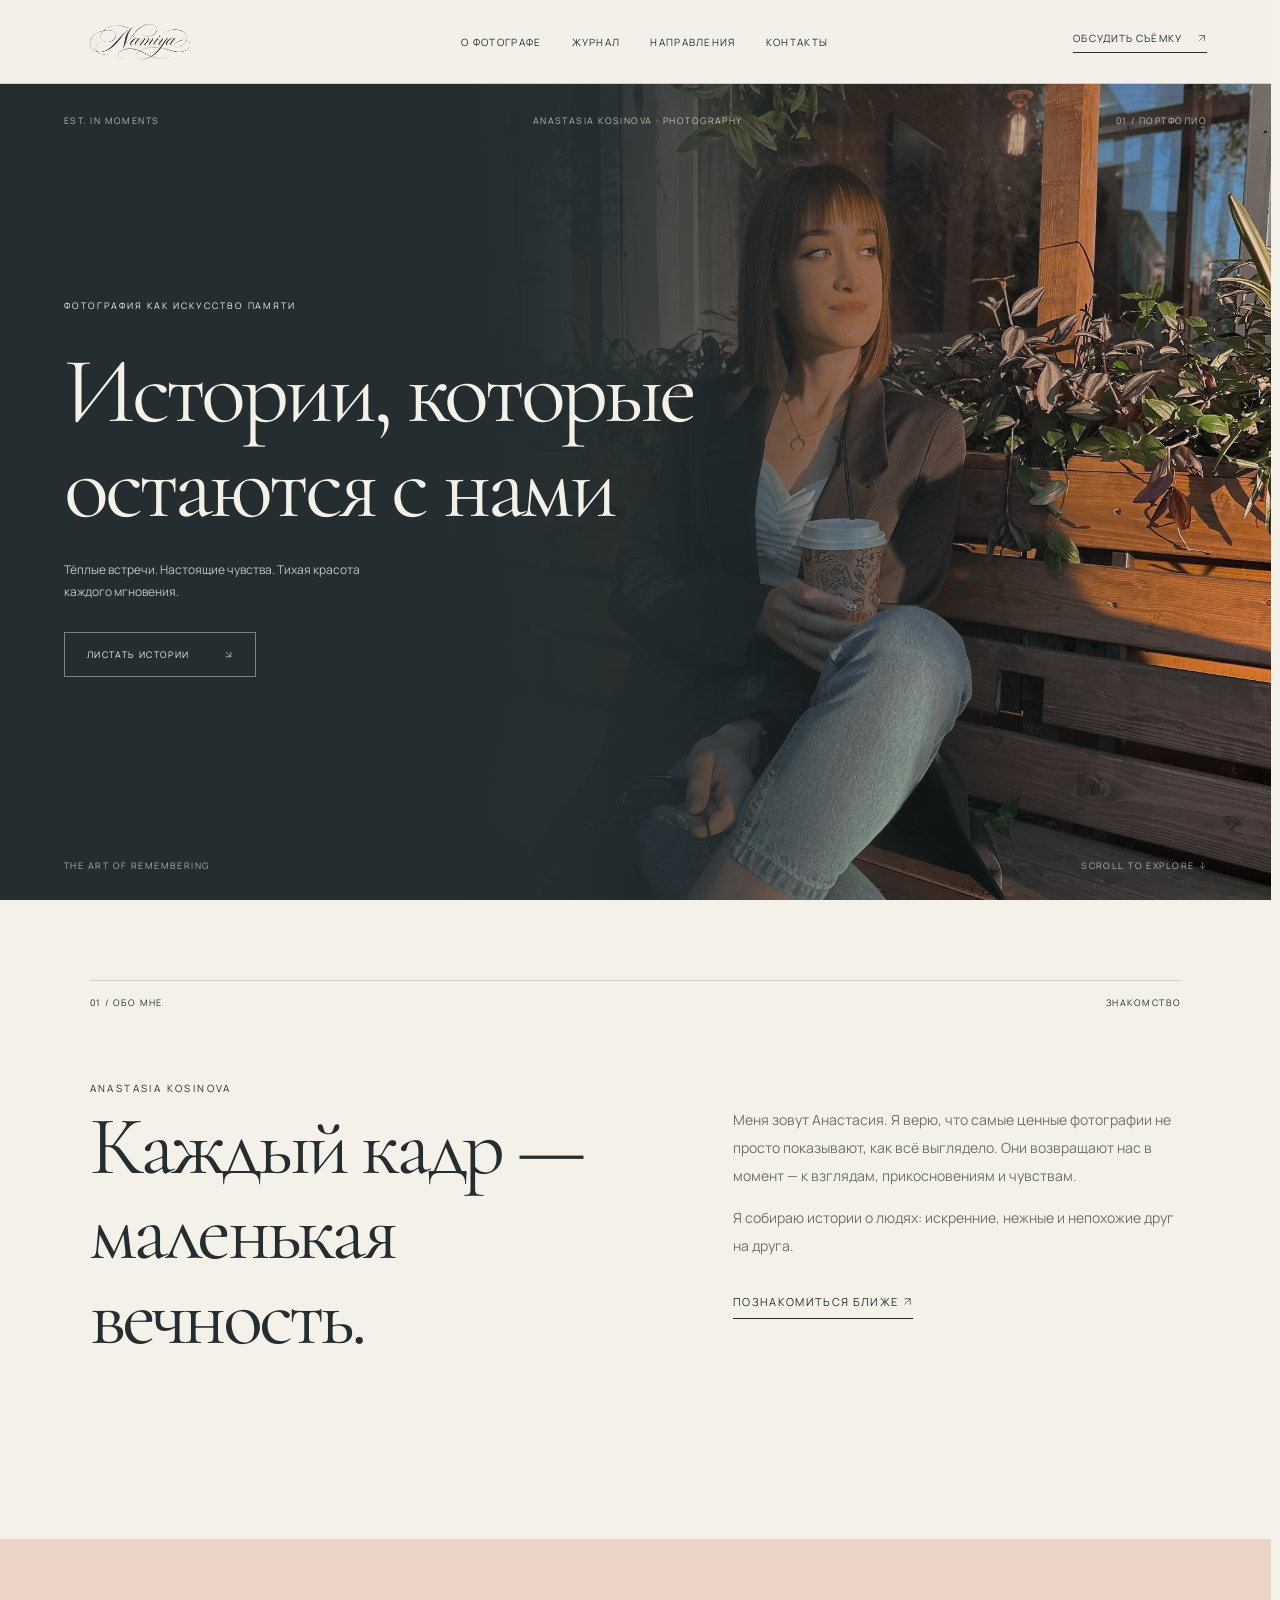
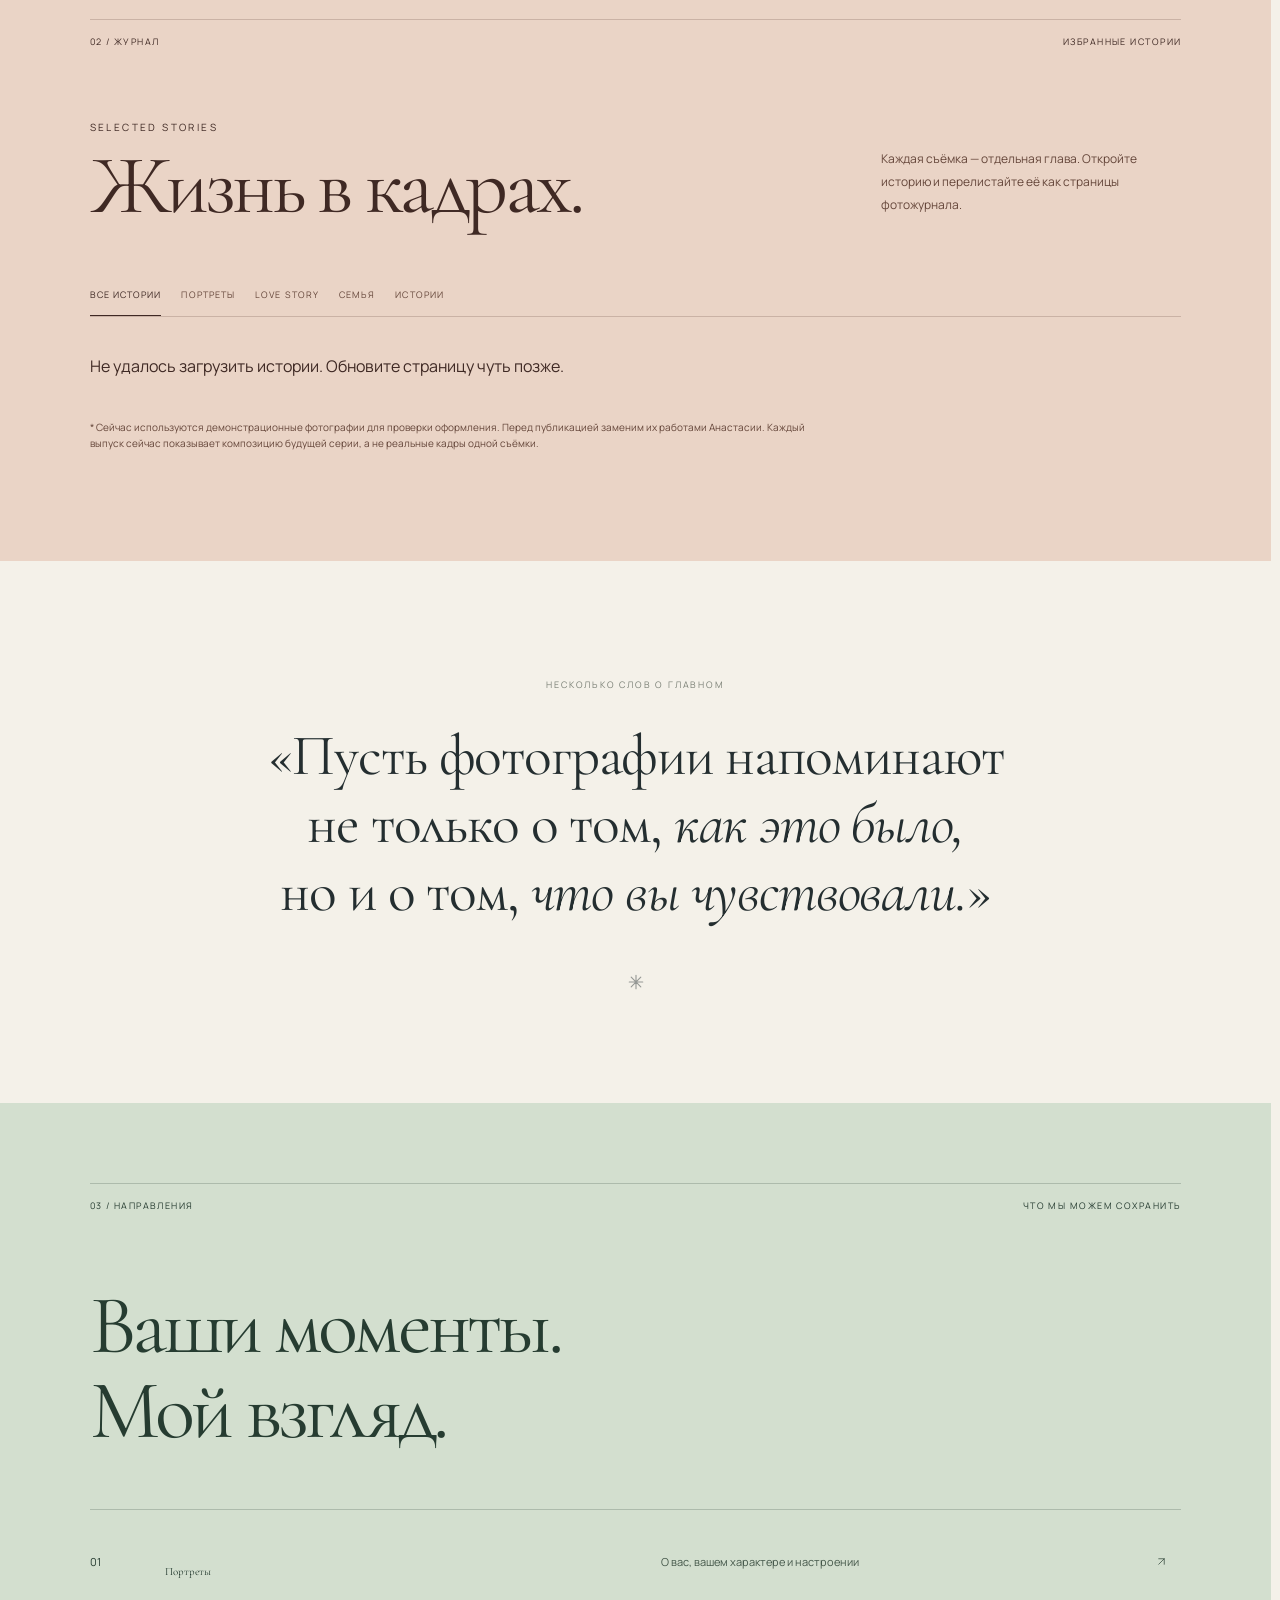
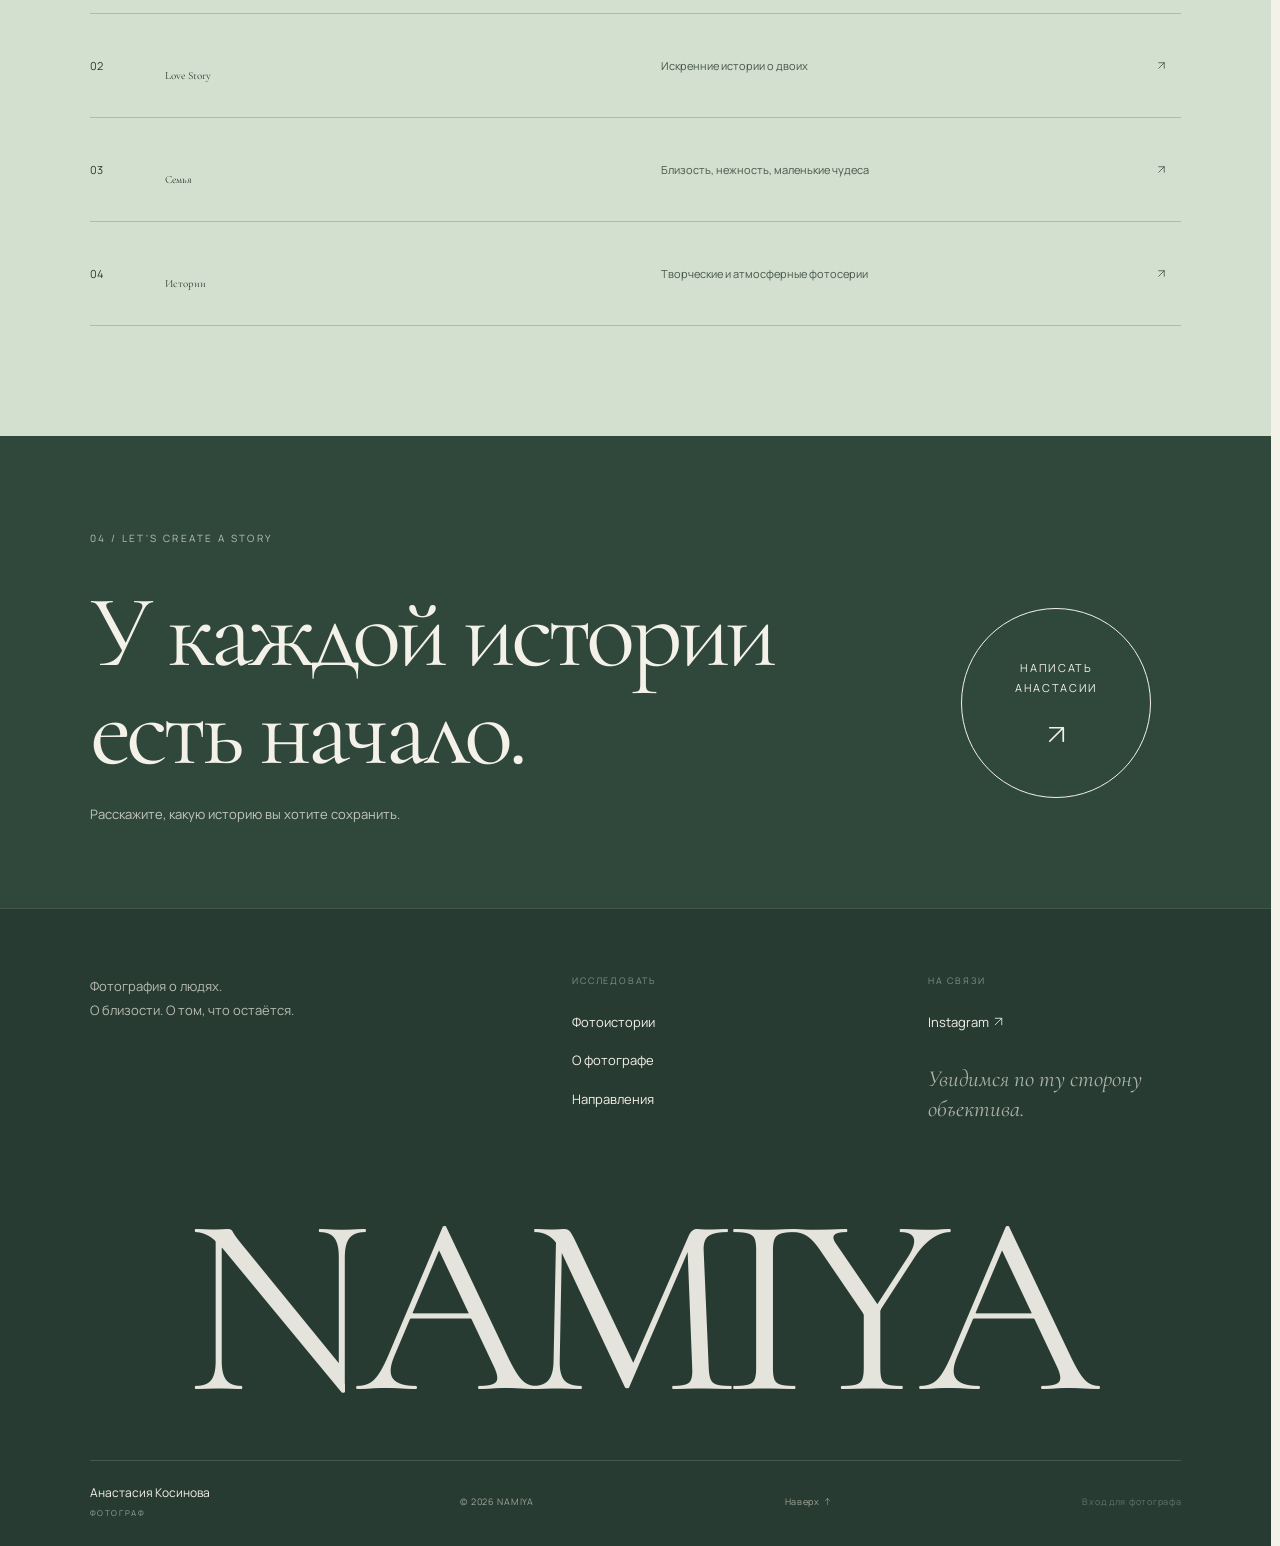
==== index.html @ e359548f "Add peach and steel panel design preview" ====
<!doctype html><html lang="ru"><head><meta charset="UTF-8"><meta name="viewport" content="width=device-width,initial-scale=1"><meta name="theme-color" content="#242e30"><meta name="description" content="NAMIYA — авторская фотография Анастасии Косиновой. Портреты, истории любви, семейные и творческие фотосессии."><title>NAMIYA — Anastasia Kosinova Photography</title><link rel="preconnect" href="https://fonts.googleapis.com"><link rel="preconnect" href="https://fonts.gstatic.com" crossorigin><link href="https://fonts.googleapis.com/css2?family=Cormorant+Garamond:ital,wght@0,400;0,500;0,600;1,400;1,500&family=Manrope:wght@300;400;500;600;700;800&display=swap" rel="stylesheet"><link rel="stylesheet" href="style.css?v=direction-links-1"><link rel="stylesheet" href="ui.css?v=center-add-1"><link rel="stylesheet" href="aesthetic.css?v=peach-steel-1"><link rel="stylesheet" href="covers.css?v=magazine-1"><script>
  const themePreview = new URLSearchParams(location.search).get('preview');
  if (themePreview === 'blue-orange' || themePreview === 'peach-steel') {
    document.documentElement.classList.add('preview-blue-orange');
    const isPeachSteel = themePreview === 'peach-steel';
    if (isPeachSteel) document.documentElement.classList.add('preview-peach-steel');
    const previewFont = document.createElement('link');
    previewFont.rel = 'stylesheet';
    previewFont.href = isPeachSteel
      ? 'https://fonts.googleapis.com/css2?family=Oswald:wght@700&display=swap'
      : 'https://fonts.googleapis.com/css2?family=Golos+Text:wght@700;900&display=swap';
    document.head.append(previewFont);
  }
</script></head><body>
<header class="topbar" id="top"><a class="wordmark" href="#top" aria-label="На главную"><img src="assets/namiya-calligraphy.png" alt="Namiya"></a><button class="menu-toggle" aria-label="Открыть меню" aria-expanded="false">☰</button><nav class="nav" aria-label="Навигация"><a href="#about">О фотографе</a><a href="#journal">Журнал</a><a href="#directions">Направления</a><a href="#contact">Контакты</a></nav><a class="top-cta" href="#contact">Обсудить съёмку <span>↗</span></a></header>
<main><section class="hero"><div class="hero-photo" aria-hidden="true"></div><div class="hero-lines"><span>EST. IN MOMENTS</span><span>ANASTASIA KOSINOVA · PHOTOGRAPHY</span><span>01 / ПОРТФОЛИО</span></div><div class="hero-inner"><p class="eyebrow">ФОТОГРАФИЯ КАК ИСКУССТВО ПАМЯТИ</p><h1>Истории, которые<br><em>остаются с нами</em></h1><p class="hero-description">Тёплые встречи. Настоящие чувства. Тихая красота каждого мгновения.</p><a class="button light" href="#journal">Листать истории <span>↘</span></a></div><div class="hero-bottom"><span>THE ART OF REMEMBERING</span><span>SCROLL TO EXPLORE ↓</span></div></section>
<section class="intro section" id="about"><div class="section-kicker"><span>01 / ОБО МНЕ</span><span>ЗНАКОМСТВО</span></div><div class="intro-grid"><div><p class="smallcaps">ANASTASIA KOSINOVA</p><h2>Каждый кадр —<br><em>маленькая вечность.</em></h2></div><div class="intro-right"><p>Меня зовут Анастасия. Я верю, что самые ценные фотографии не просто показывают, как всё выглядело. Они возвращают нас в момент — к взглядам, прикосновениям и чувствам.</p><p>Я собираю истории о людях: искренние, нежные и непохожие друг на друга.</p><a class="text-link" href="https://www.instagram.com/_namiya_foto/" target="_blank" rel="noopener noreferrer">Познакомиться ближе ↗</a></div></div></section>
<section class="journal section" id="journal"><div class="section-kicker"><span>02 / ЖУРНАЛ</span><span>ИЗБРАННЫЕ ИСТОРИИ</span></div><div class="journal-heading"><div><p class="smallcaps">SELECTED STORIES</p><h2>Жизнь в <em>кадрах.</em></h2></div><p>Каждая съёмка — отдельная глава. Откройте историю и перелистайте её как страницы фотожурнала.</p></div><div class="filters" aria-label="Фильтр историй"><button class="filter active" data-filter="all">Все истории</button><button class="filter" data-filter="portrait">Портреты</button><button class="filter" data-filter="love">Love Story</button><button class="filter" data-filter="family">Семья</button><button class="filter" data-filter="story">Истории</button></div><div class="story-grid" id="story-grid"></div><div class="demo-note">* Сейчас используются демонстрационные фотографии для проверки оформления. Перед публикацией заменим их работами Анастасии. Каждый выпуск сейчас показывает композицию будущей серии, а не реальные кадры одной съёмки.</div></section>
<section class="quote"><span class="smallcaps">НЕСКОЛЬКО СЛОВ О ГЛАВНОМ</span><p>«Пусть фотографии напоминают<br>не только о том, <em>как это было,</em><br>но и о том, <em>что вы чувствовали.</em>»</p><span class="quote-mark">✳</span></section>
<section class="directions section" id="directions"><div class="section-kicker"><span>03 / НАПРАВЛЕНИЯ</span><span>ЧТО МЫ МОЖЕМ СОХРАНИТЬ</span></div><h2>Ваши моменты.<br><em>Мой взгляд.</em></h2><div class="direction-list"><a href="#journal" data-direction="portrait"><span>01</span><h3>Портреты</h3><p>О вас, вашем характере и настроении</p><span>↗</span></a><a href="#journal" data-direction="love"><span>02</span><h3>Love Story</h3><p>Искренние истории о двоих</p><span>↗</span></a><a href="#journal" data-direction="family"><span>03</span><h3>Семья</h3><p>Близость, нежность, маленькие чудеса</p><span>↗</span></a><a href="#journal" data-direction="story"><span>04</span><h3>Истории</h3><p>Творческие и атмосферные фотосерии</p><span>↗</span></a></div></section>
<section class="contact" id="contact"><div class="contact-inner"><span class="smallcaps">04 / LET'S CREATE A STORY</span><h2>У каждой истории<br><em>есть начало.</em></h2><p>Расскажите, какую историю вы хотите сохранить.</p><a class="button light" href="https://www.instagram.com/_namiya_foto/" target="_blank" rel="noopener noreferrer">Написать Анастасии ↗</a></div></section></main>
<footer class="site-footer"><div class="footer-top"><div class="footer-intro"><p class="footer-summary">Фотография о людях.<br>О близости. О том, что остаётся.</p></div><nav class="footer-nav" aria-label="Разделы сайта"><span class="footer-label">ИССЛЕДОВАТЬ</span><a href="#journal">Фотоистории</a><a href="#about">О фотографе</a><a href="#directions">Направления</a></nav><div class="footer-connection"><span class="footer-label">НА СВЯЗИ</span><a href="https://www.instagram.com/_namiya_foto/" target="_blank" rel="noopener noreferrer">Instagram ↗</a><p class="footer-note">Увидимся по ту сторону объектива.</p></div></div><div class="footer-signature" aria-hidden="true">NAMIYA</div><div class="footer-bottom"><div class="footer-brand">Анастасия Косинова <span>ФОТОГРАФ</span></div><p>© <span id="year"></span> NAMIYA</p><a href="#top">Наверх ↑</a><a class="footer-admin" href="admin.html">Вход для фотографа</a></div></footer>
<div class="reader" id="reader" role="dialog" aria-modal="true" aria-label="Фотоистория" aria-hidden="true"><div class="reader-top"><span>ФОТОИСТОРИЯ</span><span id="reader-issue">ИСТОРИЯ 001</span><button id="reader-close" class="close-control" aria-label="Закрыть историю"></button></div><div class="reader-scroll"><div class="reader-cover"><div class="reader-cover-copy"><span class="smallcaps">A STORY IN PHOTOGRAPHS</span><h2 id="reader-title">История</h2><p id="reader-subtitle"></p></div><div id="reader-cover-frame" class="reader-cover-frame"><img id="reader-cover-img" alt="Фотография истории"></div></div><div class="reader-intro"><span class="smallcaps">ЗАПИСКИ НА ПОЛЯХ</span><p id="reader-quote"></p><h3 id="reader-caption"></h3><p id="reader-body"></p><span class="reader-rule">✳</span></div><div class="reader-spread" id="reader-spread"></div><div class="reader-end"><span>Конец истории</span><p>Спасибо, что перелистали эту историю.</p><button id="reader-back">Вернуться в журнал ↗</button></div></div><div class="reader-bottom"><span>ANASTASIA KOSINOVA</span><span id="reader-progress">01 / 03</span></div></div>
<script src="icons.js?v=editorial-1"></script><script src="content.js?v=magazine-1"></script><script src="covers.js?v=magazine-1"></script><script src="cloud.js?v=inline-1"></script><script src="feedback.js?v=cloud-1"></script><script src="sortable.js?v=inline-1"></script><script src="site-content.js?v=free-1"></script><script src="inline-editor.js?v=grid-1"></script><script src="photo-zoom.js?v=zoom-1"></script><script src="script.js?v=direction-links-1"></script></body></html>
---- style.css ----
:root{--navy:#16324B;--butter:#F3EDDD;--ink:#1e3549;--muted:#6f766e;--line:rgba(22,50,75,.22)}*{box-sizing:border-box}html{scroll-behavior:smooth}body{margin:0;background:var(--butter);color:var(--navy);font-family:Manrope,Arial,sans-serif;-webkit-font-smoothing:antialiased}a{color:inherit;text-decoration:none}button{font:inherit;cursor:pointer}img{max-width:100%;display:block}.topbar{height:84px;background:var(--butter);display:flex;align-items:center;gap:38px;padding:0 clamp(22px,5vw,90px);position:relative;z-index:4;border-bottom:1px solid var(--line)}.wordmark{font-family:'Cormorant Garamond',serif;font-size:27px;letter-spacing:.16em;font-weight:600;white-space:nowrap}.wordmark span{display:block;font:8px Manrope,sans-serif;letter-spacing:.29em;text-align:center}.nav{display:flex;gap:32px;margin:auto;font-size:11px;text-transform:uppercase;letter-spacing:.11em}.nav a:hover,.text-link:hover{opacity:.6}.top-cta{font-size:11px;text-transform:uppercase;letter-spacing:.1em;white-space:nowrap;border-bottom:1px solid var(--navy);padding-bottom:7px}.top-cta span{padding-left:12px}.menu-toggle{display:none}.hero{background:var(--navy);color:var(--butter);min-height:720px;min-height:min(850px,calc(100svh - 84px));display:flex;flex-direction:column;justify-content:space-between;padding:30px clamp(22px,5vw,90px) 28px;overflow:hidden}.hero-lines,.hero-bottom,.section-kicker{display:flex;justify-content:space-between;gap:20px;font-size:10px;letter-spacing:.18em;text-transform:uppercase}.hero-lines{opacity:.7}.hero-inner{text-align:center;margin:30px auto 50px;width:min(850px,100%)}.eyebrow,.smallcaps{font-size:10px;letter-spacing:.24em;text-transform:uppercase}.hero-logo{width:min(720px,100%);height:260px;object-fit:contain;margin:0 auto -8px;filter:brightness(1.1)}h1,h2,h3,p{margin-top:0}h1,h2,h3{font-family:'Cormorant Garamond',Georgia,serif;font-weight:400}h1{font-size:clamp(45px,6.4vw,92px);line-height:.99;letter-spacing:-.04em;margin:0 0 24px}h1 em,h2 em,.quote em{font-weight:400}.hero-description{font-size:13px;line-height:1.9;opacity:.8;margin-bottom:28px}.button{display:inline-flex;align-items:center;justify-content:space-between;gap:35px;padding:18px 24px;font-size:10px;text-transform:uppercase;letter-spacing:.15em;border:1px solid currentColor;transition:background .2s,color .2s}.button.light{color:var(--butter)}.button:hover{background:var(--butter);color:var(--navy)}.hero-bottom{opacity:.65}.section{padding:80px clamp(22px,7vw,130px) 110px}.section-kicker{border-top:1px solid var(--line);padding-top:15px;margin-bottom:72px}.intro-grid{display:grid;grid-template-columns:1.15fr 1fr;gap:10vw}.intro h2,.journal h2,.directions h2,.contact h2{font-size:clamp(52px,6vw,88px);line-height:.99;letter-spacing:-.045em}.intro-right{max-width:460px;padding-top:25px}.intro-right p{font-size:14px;line-height:2;color:#425567}.text-link{display:inline-block;font-size:11px;text-transform:uppercase;letter-spacing:.12em;margin-top:20px;border-bottom:1px solid;padding-bottom:9px}.journal{background:#eee7d8}.journal-heading{display:flex;align-items:end;justify-content:space-between;gap:50px;margin-bottom:40px}.journal-heading h2{margin-bottom:0}.journal-heading>p{max-width:300px;font-size:13px;line-height:1.9;color:#52616c}.filters{display:flex;gap:8px;flex-wrap:wrap;margin-bottom:35px}.filter{border:1px solid var(--line);background:transparent;color:var(--navy);padding:11px 18px;font-size:10px;letter-spacing:.1em;text-transform:uppercase}.filter.active,.filter:hover{background:var(--navy);color:var(--butter)}.story-grid{display:grid;grid-template-columns:repeat(3,minmax(0,1fr));gap:28px}.story-card{cursor:pointer}.story-card img{width:100%;aspect-ratio:3/4;object-fit:cover;transition:transform .4s;filter:saturate(.8)}.story-card .image-wrap{overflow:hidden;background:#a4a08d}.story-card:hover img{transform:scale(1.035)}.story-card .meta{display:flex;justify-content:space-between;margin-top:15px;font-size:9px;letter-spacing:.14em;text-transform:uppercase;color:#65717b}.story-card h3{font-size:34px;margin:7px 0 0}.story-card p{font-size:12px;color:#6d7476}.demo-note{font-size:11px;line-height:1.6;color:#70746d;margin-top:28px}.quote{text-align:center;padding:110px 20px;background:var(--butter)}.quote p{font-family:'Cormorant Garamond',serif;font-size:clamp(33px,5vw,65px);line-height:1.15;margin:30px auto}.quote-mark{font-size:25px}.directions h2{margin-bottom:55px}.direction-list>a{display:grid;grid-template-columns:50px 1fr 1fr 25px;align-items:center;gap:25px;border-top:1px solid var(--line);padding:20px 0}.direction-list>a:last-child{border-bottom:1px solid var(--line)}.direction-list span{font-size:11px}.direction-list h3{font-size:clamp(28px,3vw,44px);margin:0}.direction-list p{font-size:12px;margin:0;color:#677581}.contact{background:var(--navy);color:var(--butter);text-align:center;padding:110px 20px}.contact h2{margin:25px 0}.contact p{font-size:13px;opacity:.75;margin-bottom:35px}footer{background:var(--navy);color:var(--butter);border-top:1px solid rgba(255,255,255,.2);padding:30px clamp(22px,5vw,90px);display:flex;align-items:center;justify-content:space-between;gap:20px;font-size:10px;letter-spacing:.12em}.footer-brand{font-family:'Cormorant Garamond',serif;font-size:28px;letter-spacing:.1em}.footer-brand span{display:block;font:8px Manrope,sans-serif;letter-spacing:.2em}.reader{position:fixed;inset:0;z-index:20;background:var(--butter);display:none;flex-direction:column}.reader.open{display:flex}.reader-top,.reader-bottom{height:60px;flex-shrink:0;display:flex;align-items:center;justify-content:space-between;padding:0 5vw;border-bottom:1px solid var(--line);font-size:11px;letter-spacing:.15em}.reader-top small{font-size:8px}.reader-top button{border:0;background:transparent;color:var(--navy);font-size:23px}.reader-bottom{height:35px;border-top:1px solid var(--line);border-bottom:0;font-size:9px}.reader-scroll{overflow-y:auto;flex:1;scroll-behavior:smooth}.reader-cover{min-height:calc(100vh - 95px);display:grid;grid-template-columns:1fr 1fr;gap:4vw;align-items:center;padding:50px 7vw}.reader-cover-copy{text-align:center}.reader-cover h2{font-size:clamp(52px,7vw,100px);line-height:.94;margin:24px 0}.reader-cover p{font-size:13px;line-height:1.8}.reader-cover img{width:100%;height:min(70vh,760px);object-fit:cover}.reader-spread{padding:40px 7vw 80px}.spread{display:grid;grid-template-columns:1fr 1fr;gap:28px;margin-bottom:90px;align-items:center}.spread:nth-child(even){direction:rtl}.spread>*{direction:ltr}.spread img{width:100%;height:clamp(350px,55vw,700px);object-fit:cover}.spread-copy{text-align:center;padding:30px}.spread-copy .page-no{font-size:10px;letter-spacing:.2em}.spread-copy h3{font-size:clamp(40px,5vw,75px);line-height:1;margin:25px 0}.spread-copy p{font-size:13px;line-height:2;color:#66727b}.reader-end{text-align:center;padding:70px 20px 120px}.reader-end>span{font:italic 52px 'Cormorant Garamond',serif}.reader-end p{font-size:12px}.reader-end button{border:0;border-bottom:1px solid;background:none;padding:12px;color:var(--navy);font-size:12px}@media(max-width:850px){.topbar{height:72px}.menu-toggle{display:block;margin-left:auto;background:none;border:0;font-size:24px;color:var(--navy)}.nav{display:none;position:absolute;top:72px;left:0;right:0;background:var(--butter);padding:25px;flex-direction:column;gap:24px;box-shadow:0 12px 15px #0002}.nav.open{display:flex}.top-cta{display:none}.hero{min-height:680px}.hero-lines span:nth-child(2){display:none}.hero-logo{height:220px}.intro-grid{grid-template-columns:1fr;gap:15px}.intro-right{padding-top:0}.story-grid{grid-template-columns:repeat(2,minmax(0,1fr))}.direction-list>a{grid-template-columns:30px 1fr 20px}.direction-list p{grid-column:2;grid-row:2}.direction-list>a>span:last-child{grid-column:3;grid-row:1}.journal-heading{display:block}.journal-heading>p{margin-top:20px}.section{padding:60px 24px 80px}.section-kicker{margin-bottom:50px}}@media(max-width:560px){.hero{min-height:650px;padding:25px 20px}.hero-inner{margin:30px auto}.hero-logo{height:170px}.hero h1{font-size:50px}.hero-description{font-size:12px}.hero-bottom{font-size:8px}.story-grid{grid-template-columns:1fr;gap:40px}.story-card img{aspect-ratio:4/4.4}.intro h2,.journal h2,.directions h2,.contact h2{font-size:52px}.reader-top,.reader-bottom{padding:0 18px}.reader-top{font-size:10px}.reader-cover{grid-template-columns:1fr;gap:25px;padding:35px 22px}.reader-cover img{height:52vh;order:-1}.reader-cover h2{font-size:56px}.spread,.spread:nth-child(even){display:flex;flex-direction:column;direction:ltr;gap:10px;margin-bottom:50px}.spread img{height:60vh}.spread-copy{padding:15px}.reader-spread{padding:25px 20px}.quote{padding:80px 20px}footer{flex-wrap:wrap;gap:22px}.footer-brand{width:100%}}@media(prefers-reduced-motion:reduce){html{scroll-behavior:auto}*{transition:none!important}}

/* v1.1 — restrained identity and editorial photo hero */
.wordmark{display:flex;align-items:center;width:152px;min-width:152px;letter-spacing:normal}
.wordmark img{width:100%;height:58px;object-fit:contain;filter:brightness(0) saturate(100%) invert(17%) sepia(23%) saturate(1390%) hue-rotate(165deg) brightness(91%)}
.hero{position:relative;isolation:isolate}
.hero-photo{position:absolute;z-index:-2;top:0;right:0;bottom:0;width:68%;background-image:url('assets/hero-portrait.jpg');background-position:center 43%;background-size:cover;-webkit-mask-image:linear-gradient(90deg,transparent 0%,rgba(0,0,0,.08) 8%,rgba(0,0,0,.35) 20%,rgba(0,0,0,.7) 34%,#000 52%);mask-image:linear-gradient(90deg,transparent 0%,rgba(0,0,0,.08) 8%,rgba(0,0,0,.35) 20%,rgba(0,0,0,.7) 34%,#000 52%)}
.hero:before{content:'';position:absolute;z-index:-1;inset:0;background:linear-gradient(90deg,#16324B 0%,#16324B 33%,rgba(22,50,75,.94) 43%,rgba(22,50,75,.55) 64%,rgba(22,50,75,.07) 100%)}
.hero-inner{text-align:left;margin:90px 0 100px;width:min(660px,57%)}
.hero h1{font-size:clamp(58px,6.2vw,96px)}
.hero-description{max-width:400px}
.hero .eyebrow{margin-bottom:42px}
.hero-lines,.hero-bottom{position:relative}
@media(max-width:850px){.hero-photo{-webkit-mask-image:none;mask-image:none}}
@media(max-width:850px){.wordmark{width:140px;min-width:140px}.hero-photo{width:100%;background-position:60% center}.hero:before{background:linear-gradient(90deg,rgba(22,50,75,.97),rgba(22,50,75,.75) 58%,rgba(22,50,75,.22))}.hero-inner{width:75%;margin:80px 0 100px}}
@media(max-width:560px){.wordmark{width:136px;min-width:136px}.wordmark img{height:54px}.hero{min-height:740px}.hero-photo{background-position:59% center}.hero:before{background:linear-gradient(180deg,rgba(22,50,75,.64) 0%,rgba(22,50,75,.88) 52%,#16324B 100%)}.hero-inner{width:100%;margin:105px 0 65px;text-align:center}.hero .eyebrow{margin-bottom:34px}.hero h1{font-size:clamp(48px,11vw,65px)}.hero-description{margin:0 auto 30px}.hero-lines span:last-child{display:none}}

/* v1.2 — editorial reader refinements */
.reader-intro{text-align:center;padding:clamp(85px,12vw,175px) 24px 70px;max-width:880px;margin:auto}
.reader-intro p{font:italic clamp(38px,5vw,70px)/1.12 'Cormorant Garamond',Georgia,serif;margin:25px 0 30px}
.reader-rule{font-size:20px}
.editorial-spread img{object-position:center 28%}
.editorial-note{text-align:center;border-top:1px solid var(--line);border-bottom:1px solid var(--line);padding:90px 20px;margin:30px 0 90px}
.editorial-note p{font:clamp(35px,4vw,60px)/1.15 'Cormorant Garamond',Georgia,serif;margin:25px auto}
.editorial-note em{font-weight:400}
.story-card:focus-visible,.filter:focus-visible,.reader button:focus-visible,.nav a:focus-visible{outline:2px solid #9b793f;outline-offset:5px}
@media(max-width:560px){.reader-intro{padding:75px 22px 45px}.reader-intro p{font-size:43px}.editorial-note{padding:70px 10px}.editorial-note p{font-size:37px}}
.story-feedback{max-width:760px;margin:0 auto;padding:30px 24px 70px}.story-feedback h2{font-size:42px}.story-feedback button{background:var(--navy);color:var(--butter)}.story-feedback label{display:block;font-size:13px;margin:20px 0}.story-feedback input,.story-feedback textarea{display:block;width:100%;margin-top:10px;padding:14px;background:#fff8;border:1px solid var(--line);font:inherit;color:var(--navy)}.story-feedback textarea{resize:vertical}.story-feedback p{font-size:13px;line-height:1.8;white-space:pre-line}.story-comments article{padding:20px 0;border-bottom:1px solid var(--line)}.story-comments h3{font-size:28px;margin-bottom:8px}.like-story[aria-pressed=true]{background:#855344}.spread-copy p,.reader-intro p{white-space:pre-line}.story-feedback :focus-visible{outline:2px solid #9b793f;outline-offset:4px}
---- ui.css ----
/* Shared controls: use the same treatment in the portfolio and admin. */
*{scrollbar-width:thin;scrollbar-color:rgba(22,50,75,.3) transparent}
html{scrollbar-gutter:stable}
@supports selector(::-webkit-scrollbar){
  *{scrollbar-width:auto;scrollbar-color:auto}
  ::-webkit-scrollbar{width:9px;height:9px}
  ::-webkit-scrollbar-track,::-webkit-scrollbar-corner{background:transparent}
  ::-webkit-scrollbar-thumb{min-height:36px;border:2px solid transparent;border-radius:999px;background:rgba(22,50,75,.28);background-clip:padding-box}
  ::-webkit-scrollbar-thumb:hover{background-color:rgba(22,50,75,.46)}
  ::-webkit-scrollbar-button{display:none;width:0;height:0}
}
.admin .close-control,.reader .close-control,.menu-toggle.close-control{
  position:relative;flex:0 0 36px;width:36px;height:36px;min-width:36px;
  display:inline-flex;align-items:center;justify-content:center;
  margin:0;padding:0;border:0;border-radius:50%;appearance:none;
  background:rgba(22,50,75,.08);color:var(--navy);font-size:0;
  box-shadow:inset 0 0 0 1px rgba(22,50,75,.04);
  transition:background-color .18s ease,transform .18s ease;
}
.close-control::before,.close-control::after{content:'';position:absolute;width:13px;height:1.5px;border-radius:2px;background:currentColor;transform:rotate(45deg)}
.close-control::after{transform:rotate(-45deg)}
.admin .close-control:hover,.reader .close-control:hover,.menu-toggle.close-control:hover{background:rgba(22,50,75,.15)}
.close-control:active{transform:scale(.94)}
.close-control:focus-visible{outline:2px solid #9b793f;outline-offset:4px}
.menu-toggle.close-control{margin-left:auto}
.admin dialog{border:1px solid rgba(22,50,75,.12);border-radius:18px;box-shadow:0 24px 90px #071c3650}
.admin dialog .admin-heading{justify-content:space-between;flex-wrap:nowrap}
.admin dialog .admin-heading h2{min-width:0}
@media(forced-colors:active){*{scrollbar-color:auto}.admin .close-control,.reader .close-control,.menu-toggle.close-control{color:ButtonText;background:ButtonFace;border:1px solid ButtonText}}
[hidden]{display:none!important}
.inline-admin-bar{position:fixed;bottom:20px;right:24px;z-index:15;display:flex;align-items:center;gap:10px;padding:10px 12px 10px 18px;border:1px solid #16324b18;border-radius:999px;background:#f8f4e9ed;backdrop-filter:blur(16px);box-shadow:0 8px 40px #16324b20;font:11px Manrope,Arial,sans-serif;color:var(--navy)}.inline-admin-bar button{border:0;border-radius:999px;padding:12px 17px;background:var(--navy);color:var(--butter);font:inherit;cursor:pointer}.inline-admin-bar button:disabled{opacity:.5}.inline-status{max-width:220px}.journal-heading{position:relative}.inline-add-story{position:absolute;right:0;top:-50px;width:40px;height:40px;border:1px solid #16324b30;border-radius:50%;background:#fff9;color:var(--navy);font-size:26px}.inline-hero-edit{position:absolute;right:24px;bottom:65px;border:1px solid #ffffff45;border-radius:999px;background:#f3eddded;color:var(--navy);padding:12px 18px;font:11px Manrope,sans-serif;z-index:2}.inline-editable{position:relative;outline:1px dashed #16324b55;outline-offset:8px}.inline-edit-label{position:absolute;right:12px;top:12px;border-radius:999px;padding:10px 14px;background:#f8f5e9ed;box-shadow:0 3px 15px #16324b18;font:10px Manrope,sans-serif;pointer-events:none}.story-grip,.admin .photo-grip,.reader .photo-grip{position:absolute;left:12px;top:12px;display:grid;place-items:center;width:36px;height:36px;margin:0;padding:0;border:1px solid #16324b16;border-radius:50%;background:#f8f5e9ed;color:var(--navy);font:24px Arial,sans-serif;touch-action:none;cursor:grab;user-select:none;z-index:2}.is-dragging{opacity:.55;outline:2px solid #9b793f!important}.story-grip:active,.photo-grip:active{cursor:grabbing}.site-copy-editable{outline:1px dashed #9b793f88;outline-offset:4px;cursor:text}.site-copy-editable:focus{outline:2px solid #9b793f;outline-offset:4px}.footer-brand>[data-site-field]{display:inline;font:inherit;letter-spacing:inherit}.reader-editor-controls{padding:10px 5vw;background:var(--butter);border-bottom:1px solid var(--line);font-size:11px;max-height:35svh;overflow:auto}.reader-edit-actions{display:flex;gap:8px;align-items:center;flex-wrap:wrap}.reader-editor-controls.admin select{width:auto;max-width:190px;padding:8px 30px 8px 10px;font-size:11px}.reader-editor-controls.admin button{margin:0;padding:10px 15px}.reader-editor-controls p{font-size:10px;margin:8px 0}.reader-photo-upload{position:relative;display:inline-flex!important;margin:0!important;padding:9px 14px;border:1px dashed #16324b55;border-radius:999px;cursor:pointer}.reader-photo-upload input{position:absolute;inset:0;width:100%;height:100%;opacity:0;cursor:pointer}.reader-copy-editable{outline:1px dashed #9b793f55;outline-offset:5px;min-height:1em}.reader-copy-editable:focus{outline:2px solid #9b793f}.reader-copy-editable:empty::before{content:attr(data-placeholder);opacity:.35;font-style:italic}.reader-editing .spread-copy h3{font-size:clamp(27px,3vw,46px)}.editable-frame-photo{position:relative;width:100%}.reader .frame-remove{position:absolute;right:12px;top:12px;z-index:2}.reader-intro #reader-caption{font-size:clamp(30px,4vw,55px);margin:40px 0 18px}.reader-intro #reader-body{font:14px/1.9 Manrope,Arial,sans-serif;font-style:normal}.reader-intro #reader-caption:empty,.reader-intro #reader-body:empty{display:none}.reader-editing #reader-caption:empty,.reader-editing #reader-body:empty{display:block}.inline-editor-root dialog{z-index:25}@media(max-width:650px){.inline-admin-bar{bottom:12px;left:12px;right:12px;border-radius:18px;padding:10px;justify-content:flex-end;flex-wrap:wrap}.inline-status{flex:1;font-size:10px;max-width:none}.inline-admin-bar button{padding:10px 12px}.reader-editor-controls{padding:10px 18px}.reader-edit-actions>span{width:100%}}
.ui-icon{display:inline-block;flex-shrink:0;width:1em;height:1em;vertical-align:-.12em;pointer-events:none}.story-grip .ui-icon,.photo-grip .ui-icon{width:18px;height:18px}.inline-add-story .ui-icon,#add-story .ui-icon{width:20px;height:20px}.menu-toggle>.ui-icon{width:24px;height:24px}
@media(pointer:coarse){.story-grip,.admin .photo-grip,.reader .photo-grip{width:44px;height:44px}.admin .close-control,.reader .close-control{min-width:40px;width:40px;height:40px}}
.like-story[aria-pressed=true] .ui-icon{fill:currentColor}.spread-copy h3:empty,.spread-copy p:empty{display:none}.reader-editing .spread-copy h3:empty,.reader-editing .spread-copy p:empty{display:block}
.is-editing .admin-story,.inline-editable{animation:editor-jiggle .13s ease-in-out infinite alternate;transform-origin:50% 65%}.is-editing .admin-story:nth-child(2n),.inline-editable:nth-child(2n){animation-direction:alternate-reverse}.is-dragging{animation:none!important}@keyframes editor-jiggle{from{transform:rotate(-.22deg)}to{transform:rotate(.22deg)}}
.contact{padding:95px clamp(24px,7vw,130px) 85px;text-align:left}.contact-inner{max-width:1450px;margin:auto;display:grid;grid-template-columns:minmax(0,1fr) 220px;column-gap:9vw;align-items:center}.contact-inner>.smallcaps{grid-column:1/-1;margin-bottom:38px;opacity:.7}.contact h2{grid-column:1;font-size:clamp(60px,8vw,120px);letter-spacing:-.045em;line-height:.96;margin:0 0 25px}.contact p{grid-column:1;font-size:13px;margin:0;max-width:350px}.contact .button{grid-column:2;grid-row:2/4;display:flex;flex-direction:column;justify-content:center;width:190px;height:190px;padding:30px;border-radius:50%;gap:23px;text-align:center;font-size:11px;line-height:1.8}.contact .button .ui-icon{width:27px;height:27px;transition:transform .25s ease}.contact .button:hover .ui-icon{transform:translate(3px,-3px)}
footer.site-footer{display:block;padding:65px clamp(24px,7vw,130px) 28px;color:var(--butter);background:var(--navy);border-top:1px solid #f3eddd26;letter-spacing:normal}.footer-top{display:grid;grid-template-columns:1.5fr 1fr 1fr;gap:8vw;max-width:1450px;margin:0 auto 80px}.footer-wordmark{display:block;width:180px;margin-bottom:22px}.footer-wordmark img{width:100%;height:auto;filter:brightness(0) invert(1);opacity:.9}.footer-summary{font-size:13px;line-height:1.9;max-width:280px;opacity:.7}.footer-nav,.footer-connection{display:flex;flex-direction:column;align-items:flex-start;gap:18px}.footer-label{font-size:9px;letter-spacing:.2em;opacity:.45;margin-bottom:8px}.footer-nav a,.footer-connection a{font-size:13px;line-height:1.5;border-bottom:1px solid transparent;transition:border-color .2s,opacity .2s}.footer-nav a:hover,.footer-connection a:hover{border-bottom-color:#f3eddd88}.footer-note{font:italic 23px/1.3 'Cormorant Garamond',Georgia,serif;max-width:240px;opacity:.65;margin:14px 0 0}.footer-signature{font:400 clamp(90px,20vw,320px)/.8 'Cormorant Garamond',Georgia,serif;letter-spacing:-.045em;text-align:center;white-space:nowrap;margin:0 -2vw 50px;user-select:none;opacity:.93}.footer-bottom{display:flex;align-items:center;justify-content:space-between;gap:24px;flex-wrap:wrap;padding-top:24px;border-top:1px solid #f3eddd26;font-size:9px;letter-spacing:.08em;color:#f3eddd99}.footer-bottom p{margin:0}.site-footer .footer-brand{font:12px/1.4 Manrope,Arial,sans-serif;letter-spacing:normal;color:var(--butter)}.site-footer .footer-brand>span:not([data-site-field]){font:8px/1.5 Manrope,Arial,sans-serif;letter-spacing:.2em;opacity:.55;margin-top:5px}.footer-admin{opacity:.5}.footer-bottom a:hover{color:var(--butter)}
@media(max-width:700px){.contact{padding:70px 24px}.contact-inner{grid-template-columns:1fr;gap:0}.contact-inner>.smallcaps{margin-bottom:28px}.contact h2{font-size:clamp(54px,11vw,78px)}.contact .button{grid-column:1;grid-row:auto;width:136px;height:136px;font-size:9px;padding:22px;gap:12px;margin-top:32px;justify-self:end}.contact .button .ui-icon{width:22px;height:22px}.footer-top{grid-template-columns:1fr 1fr;gap:40px 28px;margin-bottom:60px}.footer-intro{grid-column:1/-1}.footer-wordmark{width:150px}.footer-summary{max-width:100%;margin-bottom:0}.footer-signature{font-size:23vw;margin:0 -2vw 35px}.footer-nav a,.footer-connection a{font-size:12px}.footer-note{font-size:21px}.footer-bottom{gap:20px}.site-footer .footer-brand{width:100%}footer.site-footer{padding-top:48px}.footer-bottom .footer-admin{margin-left:auto}}
@media(prefers-reduced-motion:reduce){.is-editing .admin-story,.inline-editable{animation:none}}
.inline-admin-bar{max-width:calc(100vw - 48px);flex-wrap:wrap;border-radius:22px}.journal-free{position:relative;display:block;min-height:350px}.journal-free>.story-card,.journal-free>.journal-layout-note{position:absolute;margin:0}.journal-layout-note{padding:24px 8px;color:var(--navy)}.journal-layout-note p{font:italic clamp(30px,3.5vw,52px)/1.13 'Cormorant Garamond',Georgia,serif;margin:0;white-space:pre-line;overflow-wrap:anywhere}.journal-layout-note [contenteditable=true]{outline:1px dashed #9b793f66;outline-offset:8px;min-height:1em}.layout-resize,.layout-note-grip{position:absolute;z-index:3;width:34px;height:34px;padding:0;display:grid;place-items:center;border:1px solid #16324b22;border-radius:50%;background:#f8f5e9ed;color:var(--navy);touch-action:none;cursor:nwse-resize}.layout-resize{right:-12px;bottom:-12px}.layout-note-grip{left:-12px;top:-18px;cursor:grab;font-size:23px}.layout-note-remove{position:absolute;right:0;top:-18px}.journal-free .story-grip,.layout-note-grip{touch-action:none}.layout-resize .ui-icon{width:16px;height:16px}.journal-free .inline-edit-label{max-width:70%;font-size:9px}.journal-free .story-card img{aspect-ratio:3/4}.journal-free .story-card{will-change:left,top,width}@media(max-width:749px){.journal-free{display:flex;flex-direction:column;gap:40px;height:auto!important;min-height:0}.journal-free>.story-card,.journal-free>.journal-layout-note{position:relative;width:100%!important;left:auto!important;top:auto!important}.journal-layout-note{padding:20px 8px 30px}.journal-layout-note p{font-size:38px}.inline-admin-bar{max-width:none}.layout-resize,.layout-note-grip{display:none}}
/* Photographs inside a story retain the photographer's complete framing. */
.reader .reader-cover img,.reader .spread img{width:auto;max-width:100%;height:auto;aspect-ratio:auto;object-fit:contain;object-position:center;justify-self:center;margin-inline:auto}
.reader .reader-cover img{max-height:78svh}
.reader .spread img{max-height:86svh}
.admin .editor-photos img{object-fit:contain;object-position:center;background:#16324b05}
@media(max-width:560px){.reader .reader-cover img,.reader .spread img{width:100%;height:auto;max-height:none;aspect-ratio:auto}}
/* Soft corners preserve the full frame without turning photographs into tiles. */
.story-card .image-wrap,.story-card .image-wrap img,.reader .reader-cover img,.reader .spread img,.admin .editor-photos img{border-radius:12px}
.zoomable-photo{cursor:zoom-in}.zoomable-photo:focus-visible{outline:2px solid #9b793f;outline-offset:5px}.photo-zoom{position:fixed;inset:0;width:100vw;max-width:none;height:100svh;max-height:none;margin:0;padding:0;border:0;background:#0c1f30f7;color:var(--butter);overflow:hidden}.photo-zoom::backdrop{background:#071725dc;backdrop-filter:blur(12px)}.zoom-top{position:absolute;top:0;left:0;right:0;z-index:2;display:flex;align-items:center;justify-content:space-between;gap:20px;padding:18px 24px;font:10px Manrope,Arial,sans-serif;letter-spacing:.12em}.zoom-controls{display:flex;align-items:center;gap:8px}.photo-zoom .zoom-controls button{display:grid;place-items:center;width:36px;height:36px;margin:0;padding:0;border:1px solid #f3eddd30;border-radius:50%;background:#f3eddd0d;color:var(--butter);font:18px Manrope,sans-serif}.photo-zoom .zoom-controls [data-reset]{width:65px;border-radius:999px;font-size:11px;letter-spacing:0}.photo-zoom .zoom-controls button:disabled{opacity:.3}.photo-zoom .close-control{background:#f3eddd1c;color:var(--butter)}.zoom-stage{position:absolute;inset:76px 24px 46px;overflow:hidden;touch-action:none;user-select:none}.zoom-stage img{width:100%;height:100%;max-width:none;object-fit:contain;transform-origin:center;user-select:none;-webkit-user-drag:none;will-change:transform}.zoom-stage.is-zoomed{cursor:grab}.zoom-stage.is-zoomed:active{cursor:grabbing}.photo-zoom .zoom-hint{position:absolute;bottom:10px;left:20px;right:20px;margin:0;text-align:center;font:10px/1.6 Manrope,Arial,sans-serif;letter-spacing:.03em;color:#f3eddd80}.photo-zoom button:focus-visible{outline:2px solid var(--butter);outline-offset:4px}@media(max-width:560px){.zoom-label{display:none}.zoom-top{padding:14px 16px}.zoom-stage{inset:65px 8px 60px}.photo-zoom .zoom-hint{font-size:9px;bottom:15px;max-width:280px;margin:auto}}

/* Center the add icon independently of font baseline and native button padding. */
.inline-add-story{padding:0;line-height:1;box-sizing:border-box}.inline-add-story:not([hidden]){display:grid;place-items:center}.inline-add-story .ui-icon{display:block;margin:0;vertical-align:initial}
---- aesthetic.css ----
/* Photographic direction: warm paper, quiet ink, generous editorial framing. */
:root{--navy:#242e30;--butter:#f4f1e9;--ink:#242e30;--muted:#767b76;--line:rgba(36,46,48,.18)}
body{background:var(--butter);color:var(--ink)}
.topbar{background:#f4f1e9f2;border-bottom-color:var(--line)}
.wordmark img{filter:brightness(0) saturate(100%);opacity:.8}
.nav{font-size:10px;letter-spacing:.13em;gap:30px}
.top-cta{font-size:10px;letter-spacing:.11em}
.hero{background:var(--ink)}
.hero:before{background:linear-gradient(90deg,#242e30 0%,#242e30 29%,rgba(36,46,48,.93) 41%,rgba(36,46,48,.48) 65%,rgba(36,46,48,.08) 100%)}
.hero-inner{width:min(760px,61%)}
.hero h1{font-size:clamp(62px,7.3vw,112px);font-weight:400;line-height:1.02;letter-spacing:-.045em}
.hero h1 em,.intro h2 em,.journal h2 em,.directions h2 em,.contact h2 em{font-style:normal}
.hero-description{font-size:12px;line-height:1.9;max-width:340px;opacity:.76}
.hero .eyebrow{font-size:9px;letter-spacing:.22em;margin-bottom:32px}
.hero .button{padding:15px 22px;font-size:9px;border-color:#f4f1e970}
.hero-lines,.hero-bottom{font-size:9px;letter-spacing:.16em}
.section-kicker{font-size:9px;letter-spacing:.16em}
.intro h2,.journal h2,.directions h2{font-size:clamp(54px,6.5vw,94px);line-height:1.02;letter-spacing:-.045em}
.intro-right p,.journal-heading>p,.direction-list p{color:#6b736e}
.journal{background:#ead4c6;color:#3f2924;--line:#573a3038}
.journal .journal-heading>p,.journal .story-card p,.journal .story-card .meta,.journal .demo-note,.journal .filter{color:#65463a}
.journal .filter.active,.journal .filter:hover{color:#3f2924;border-bottom-color:currentColor}
.journal-heading{margin-bottom:48px}
.journal-heading>p{font-size:12px;line-height:1.9}
.filters{gap:20px;margin-bottom:38px;border-bottom:1px solid var(--line);padding-bottom:0}
.filter{border:0;border-bottom:1px solid transparent;border-radius:0;padding:12px 0 14px;font-size:9px;letter-spacing:.12em;color:#778078}
.filter.active,.filter:hover{background:transparent;color:var(--ink);border-bottom-color:var(--ink)}
.story-grid{grid-template-columns:repeat(2,minmax(0,1fr));gap:58px 42px}
.story-card img{filter:none}
.story-card .image-wrap{background:#e1e0d8}
.story-card:hover img{transform:scale(1.015)}
.story-card .meta{font-size:8px;letter-spacing:.12em;color:#778078;margin-top:19px;gap:12px}
.story-card h3{font-size:clamp(33px,3.5vw,48px);line-height:1.08;letter-spacing:-.025em;margin-top:11px}
.story-card p{font-size:11px;line-height:1.8;color:#778078;margin-top:7px}
.demo-note{color:#7d8178;font-size:10px;max-width:720px;margin-top:42px}
.quote{padding:110px 24px}
.quote>.smallcaps{font-size:9px;letter-spacing:.2em;color:#7b8076}
.quote p{font-size:clamp(35px,4.5vw,65px);line-height:1.18;letter-spacing:-.02em}
.quote-mark{display:inline-block;opacity:.45;font-size:18px;margin-top:12px}
.directions{background:#d3dfcf;color:#263c31;--line:#263c3138}
.directions .direction-list p{color:#44574a}
.direction-list>a{padding:26px 0}
.direction-list h3{font-size:clamp(30px,3.3vw,48px)}
.reader{background:var(--butter)}
.reader-top,.reader-bottom{font-size:9px;letter-spacing:.14em}
.reader-cover h2{font-size:clamp(58px,7.5vw,108px);letter-spacing:-.04em;line-height:.99}
.reader-intro{padding-top:110px}
.reader-intro p{letter-spacing:-.025em}
.page-no,.spread-copy .page-no{color:#788078;font-size:9px}
.contact{background:#30483c}
footer.site-footer{background:#273b32}
.footer-signature{font-weight:400;letter-spacing:-.055em}
.site-footer .footer-wordmark img{filter:brightness(0) invert(1)}
@media(max-width:850px){.hero:before{background:linear-gradient(90deg,rgba(36,46,48,.94),rgba(36,46,48,.71) 58%,rgba(36,46,48,.22))}.hero-inner{width:78%}.story-grid{gap:40px 24px}}
@media(max-width:560px){.hero-inner{width:100%}.hero h1{font-size:clamp(43px,11.5vw,60px);line-height:1.04}.hero:before{background:linear-gradient(180deg,rgba(36,46,48,.46),rgba(36,46,48,.76) 54%,#242e30)}.hero .eyebrow{font-size:8px;line-height:1.8}.hero-description{font-size:11px;max-width:280px}.hero-bottom{font-size:7px}.intro h2,.journal h2,.directions h2{font-size:clamp(47px,12vw,60px)}.filters{gap:8px 20px}.filter{font-size:8px}.story-grid{grid-template-columns:1fr;gap:42px}.story-card h3{font-size:36px}.story-card .meta{font-size:8px}.quote{padding:80px 24px}.quote p{font-size:36px}.reader-cover h2{font-size:55px}}

.direction-list>a{color:inherit;text-decoration:none;transition:background .2s}.direction-list>a:hover{background:rgba(36,46,48,.035)}.direction-list>a:focus-visible{outline:2px solid var(--ink);outline-offset:5px}

@media(max-width:560px){
  .story-card .image-wrap img{
    display:block;
    height:auto;
    aspect-ratio:auto;
    object-fit:contain;
  }
  .story-card:hover .image-wrap img{transform:none}
}

/* Opt-in palette preview: ?preview=blue-orange */
.preview-blue-orange{
  --navy:#4b607f;
  --butter:#fff9f2;
  --ink:#1c2129;
  --line:#4b607f38;
  --preview-orange:#f3701e;
  --preview-cream:#e8d8c9;
  --preview-type:'Golos Text',Manrope,Arial,sans-serif;
}
.preview-blue-orange .topbar{background:#fff9f2f5}
.preview-blue-orange .hero{background:var(--navy)}
.preview-blue-orange .hero::before{
  background:linear-gradient(90deg,#4b607f 29%,#4b607fed 41%,#4b607f70 65%,#4b607f12 100%);
}
.preview-blue-orange :is(.hero,.intro,.journal,.directions,.contact,.reader-cover) h1,
.preview-blue-orange :is(.hero,.intro,.journal,.directions,.contact,.reader-cover) h2{
  font-family:var(--preview-type);
  font-weight:900;
  font-size:clamp(36px,6.1vw,94px);
  line-height:1;
  letter-spacing:-.055em;
}
.preview-blue-orange :is(.story-card,.direction-list) h3{
  font-family:var(--preview-type);
  font-weight:700;
}
.preview-blue-orange .hero .button{
  background:var(--preview-orange);
  border-color:var(--preview-orange);
  color:var(--ink);
}
.preview-blue-orange .hero .button:hover{background:#ff9550}
.preview-blue-orange .journal{background:var(--butter);color:var(--ink);--line:#4b607f38}
.preview-blue-orange .journal :is(.journal-heading>p,.story-card p,.story-card .meta,.demo-note,.filter){color:#394c68}
.preview-blue-orange .journal .filter.active{color:var(--ink);border-bottom:3px solid var(--preview-orange)}
.preview-blue-orange .directions{background:var(--preview-cream);color:var(--ink);--line:#4b607f38}
.preview-blue-orange .directions .direction-list p{color:#394c68}
.preview-blue-orange :is(.journal,.directions) .section-kicker>span:first-child{
  background:var(--preview-orange);
  color:var(--ink);
  padding:4px 8px;
  border-radius:4px;
}
.preview-blue-orange .contact{background:var(--navy)}
.preview-blue-orange footer.site-footer{background:#354865}
.preview-blue-orange .footer-signature{font-family:var(--preview-type);font-weight:900;font-size:clamp(48px,17vw,270px)}
@media(max-width:850px){
  .preview-blue-orange .hero::before{background:linear-gradient(90deg,#4b607ff0,#4b607fb0 58%,#4b607f35)}
}
@media(max-width:560px){
  .preview-blue-orange .hero::before{background:linear-gradient(180deg,#4b607f62,#4b607fb8 54%,#4b607f)}
}

/* Peach and steel use the same preview typography and section accents. */
.preview-peach-steel{
  --navy:#3f5a62;
  --butter:#eee3ce;
  --ink:#1f363d;
  --line:#3f5a6240;
  --preview-orange:#fe8254;
  --preview-cream:#eee3ce;
  --preview-type:'Oswald','Golos Text',Manrope,Arial,sans-serif;
  --panel-gutter:clamp(14px,4vw,60px);
}
.preview-peach-steel .topbar{background:#eee3cef5}
.preview-peach-steel main>.hero{
  margin:18px var(--panel-gutter) 0;
  border-radius:clamp(20px,4vw,44px);
  color:#fff7eb;
}
.preview-peach-steel .hero::before{
  background:linear-gradient(90deg,#3f5a62 29%,#3f5a62e6 42%,#3f5a6255 67%,transparent);
}
.preview-peach-steel :is(.hero h1,.intro h2,.journal h2,.directions h2,.contact h2,.footer-signature){
  font-weight:700;
  letter-spacing:-.025em;
  text-transform:uppercase;
}
.preview-peach-steel :is(.hero h1,.intro h2,.journal h2,.directions h2,.contact h2) em{font-weight:inherit}
.preview-peach-steel .hero .button{border-radius:12px}
.preview-peach-steel .hero .button:hover{background:#ffa383}
.preview-peach-steel .journal .filter{border-radius:999px;border:1px solid currentColor;padding:8px 13px}
.preview-peach-steel .journal .filter.active{background:var(--navy);border-color:var(--navy);color:#fff7eb}
.preview-peach-steel .directions{background:#e2d5bb}
.preview-peach-steel .contact{
  position:relative;
  margin:36px var(--panel-gutter);
  padding:clamp(36px,7vw,100px) clamp(24px,5vw,74px);
  border-radius:clamp(20px,4vw,44px);
  background:var(--preview-orange);
  color:var(--ink);
}
.preview-peach-steel .contact .button{
  position:absolute;
  right:0;
  bottom:0;
  width:200px;
  height:76px;
  margin:0;
  padding:14px;
  border:0;
  border-radius:18px;
  box-shadow:0 0 0 10px var(--butter);
  background:var(--navy);
  color:#fff7eb;
  flex-direction:row;
  gap:10px;
}
.preview-peach-steel .contact .button:hover{background:#2c4750}
.preview-peach-steel footer.site-footer{background:var(--navy);color:#fff7eb}
@media(max-width:850px){
  .preview-peach-steel .hero::before{background:linear-gradient(90deg,#3f5a62f0,#3f5a62b8 58%,#3f5a6235)}
}
@media(max-width:700px){
  .preview-peach-steel .contact{padding-bottom:112px}
  .preview-peach-steel .contact .button{width:174px;height:64px}
}
@media(max-width:560px){
  .preview-peach-steel .hero::before{background:linear-gradient(180deg,#3f5a6250,#3f5a62c2 54%,#3f5a62)}
}
---- covers.css ----
.magazine-cover{position:relative;container-type:inline-size;overflow:hidden;isolation:isolate}
.magazine-overlay{position:absolute;inset:0;z-index:1;pointer-events:none;color:#fff;font-family:Manrope,Arial,sans-serif;text-transform:uppercase;text-shadow:0 1px 10px #0002;background:linear-gradient(180deg,#00000012,transparent 36%,transparent 58%,#00000050);border-radius:inherit}
.magazine-brand{position:absolute;left:4%;right:4%;top:4%;font-size:clamp(28px,13.8cqw,105px);font-weight:800;letter-spacing:-.075em;line-height:.92;overflow-wrap:anywhere}
.magazine-brand.long-brand{font-size:8.5cqw;letter-spacing:-.06em}
.magazine-outline{position:absolute;left:4.3%;top:16%;max-width:90%;font-size:7.5cqw;line-height:1.08;font-weight:800;letter-spacing:-.035em;color:transparent;-webkit-text-stroke:1px #fff;text-shadow:none}
.magazine-edition{position:absolute;right:4.5%;top:23%;max-width:48%;font:400 clamp(7px,2.5cqw,17px)/1.2 ui-monospace,'Courier New',monospace;text-align:right;letter-spacing:.025em}
.magazine-side{position:absolute;left:4.5%;top:29%;max-width:43%;white-space:pre-line;font:400 clamp(9px,3.3cqw,23px)/1.05 ui-monospace,'Courier New',monospace;letter-spacing:-.025em;overflow-wrap:anywhere}
.magazine-lower{position:absolute;right:4.5%;bottom:7%;max-width:75%;display:flex;flex-direction:column;align-items:flex-end;text-align:right;gap:2cqw;overflow-wrap:anywhere}
.magazine-lower strong{font-size:clamp(18px,6.6cqw,48px);line-height:1.03;letter-spacing:-.055em;font-weight:800}
.magazine-lower>span{font-size:clamp(7px,2.5cqw,18px);line-height:1.2;letter-spacing:.015em;max-width:95%}
.magazine-barcode{position:absolute;left:4.5%;bottom:7%;width:7.5%;height:20%;padding:1.2cqw .8cqw;border-radius:3px;color:#202525;background:#f4f1e9;font:400 clamp(5px,1.2cqw,9px)/1 ui-monospace,monospace;writing-mode:vertical-rl;text-shadow:none}
.magazine-barcode::after{content:'';position:absolute;inset:10% 17% 8% 57%;background:repeating-linear-gradient(0deg,#202525 0 1px,transparent 1px 3px,#202525 3px 5px,transparent 5px 7px)}
.magazine-cover[data-cover-ink=dark] .magazine-overlay{color:#182022;text-shadow:none;background:linear-gradient(180deg,#ffffff18,transparent 40%,transparent 60%,#ffffff48)}
.magazine-cover[data-cover-ink=dark] .magazine-outline{-webkit-text-stroke-color:#182022}
.reader-cover-frame{--cover-ratio:.75;position:relative;width:min(100%,calc(78svh * var(--cover-ratio)));max-width:100%;justify-self:center;border-radius:12px}
.reader .reader-cover-frame>img{width:100%;height:auto;margin:0;max-height:none;border-radius:12px}
.admin .cover-settings{padding:18px;margin-top:20px;border:1px solid var(--line);border-radius:14px;background:#fff4}
.admin .cover-preview{width:240px;max-width:100%;margin:22px auto 0;border-radius:12px;aspect-ratio:3/4;background:#16324b08}
.admin .cover-preview>img{width:100%;height:100%;object-fit:cover;border-radius:12px}
.reader .reader-cover-frame .magazine-overlay{border-radius:12px}
.reader-cover-frame:not(.magazine-cover){overflow:visible}
@media(max-width:560px){.reader-cover-frame{width:100%;order:-1}.reader .reader-cover-frame>img{width:100%;height:auto;max-height:none}}
.wide-cover .magazine-brand{font-size:8cqw}.wide-cover .magazine-outline{font-size:4.5cqw;top:24%}.wide-cover .magazine-edition{font-size:2cqw;top:30%}.wide-cover .magazine-lower strong{font-size:4.5cqw}.wide-cover .magazine-lower>span{font-size:2cqw}.wide-cover .magazine-side{font-size:2.5cqw;top:42%}.wide-cover .magazine-barcode{height:25%}
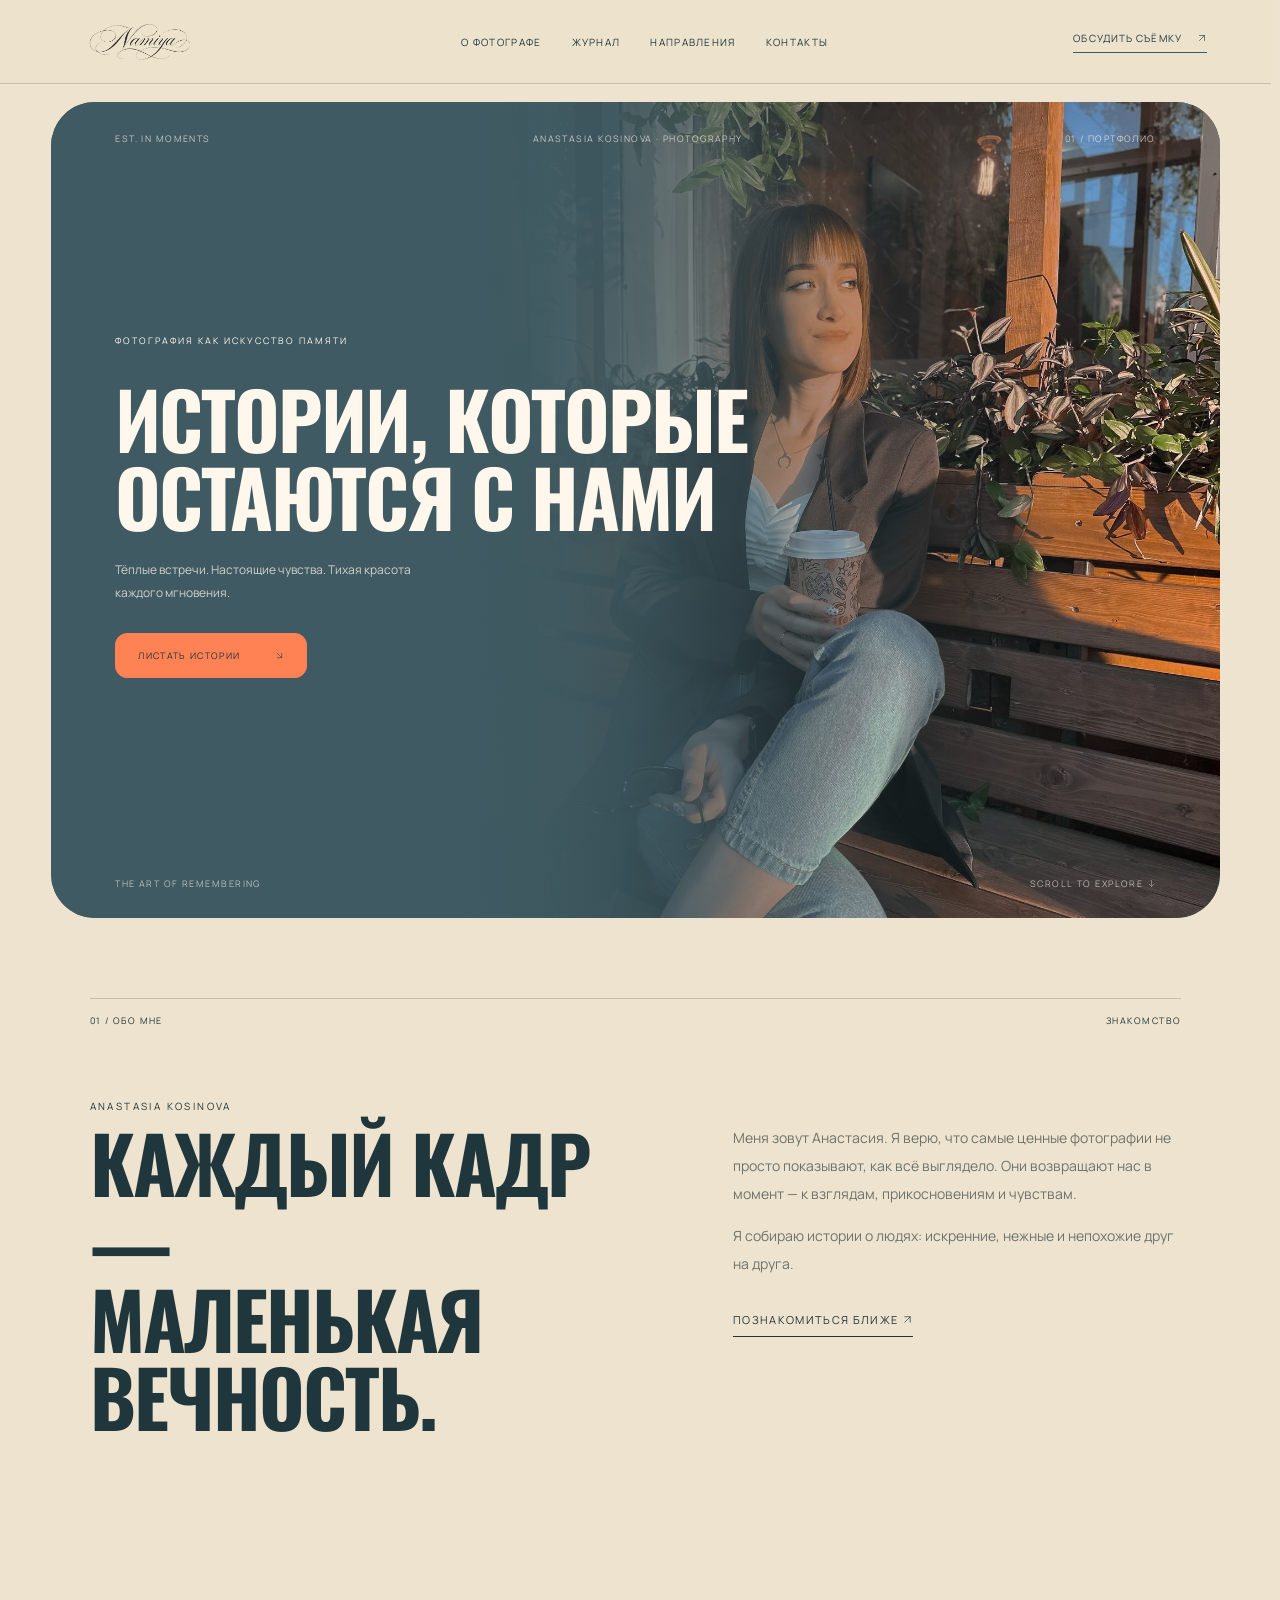
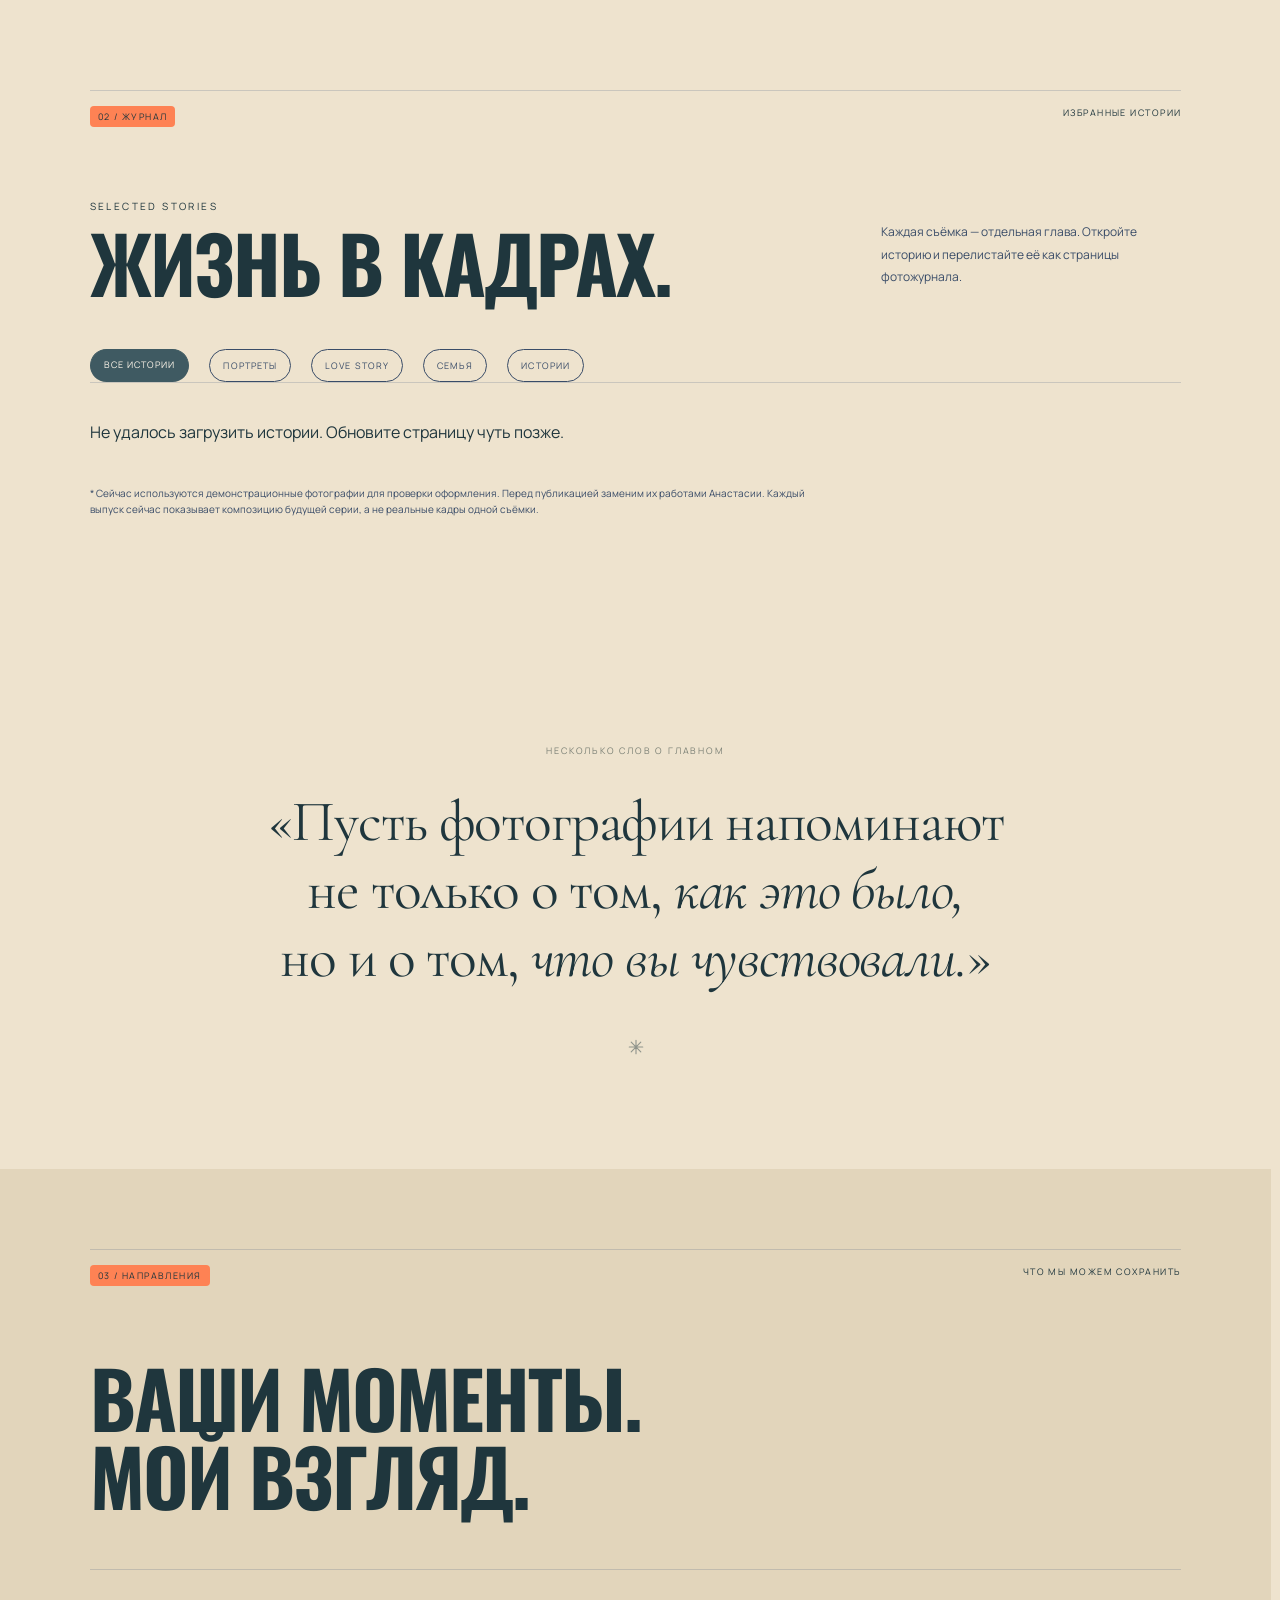
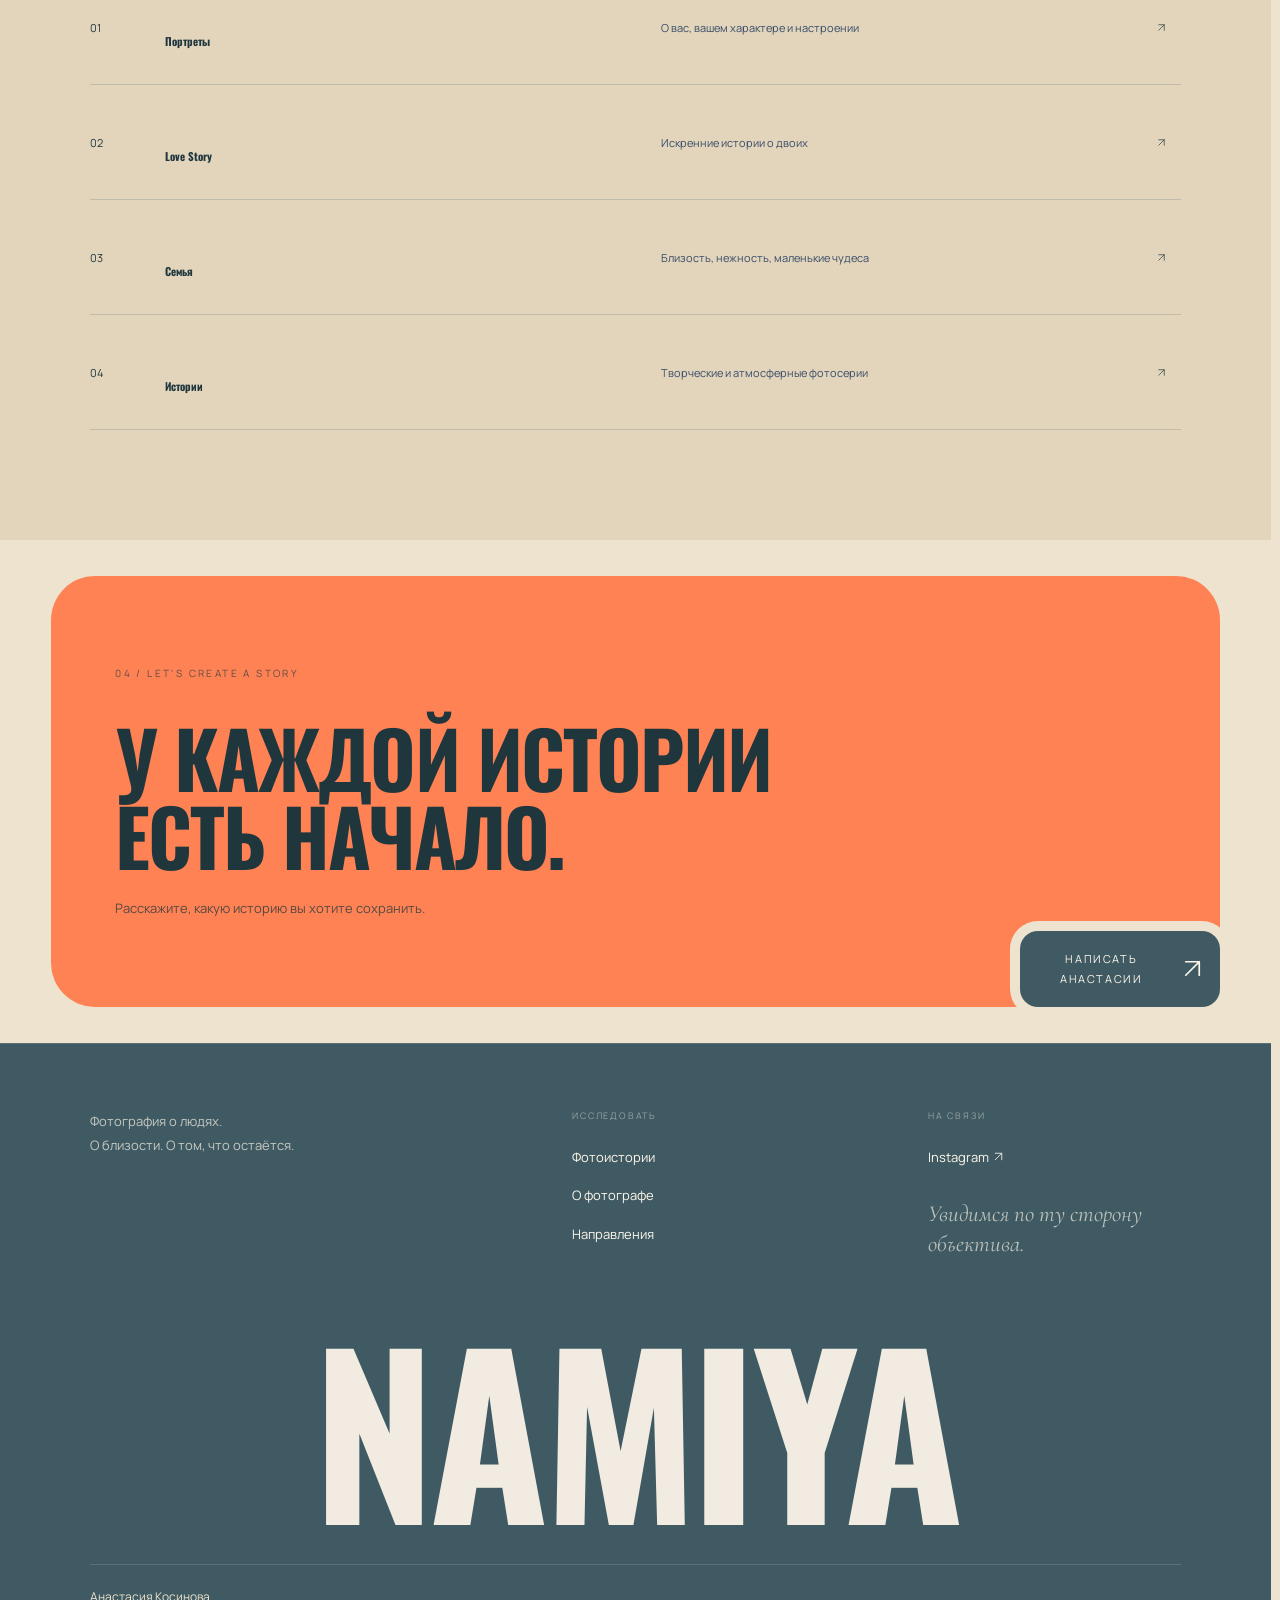
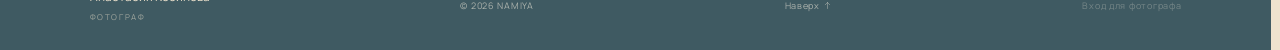
==== commit ede3755f: "Make peach and steel the default NAMIYA theme" ====
--- a/index.html
+++ b/index.html
@@ -1,16 +1,14 @@
 <!doctype html><html lang="ru"><head><meta charset="UTF-8"><meta name="viewport" content="width=device-width,initial-scale=1"><meta name="theme-color" content="#242e30"><meta name="description" content="NAMIYA — авторская фотография Анастасии Косиновой. Портреты, истории любви, семейные и творческие фотосессии."><title>NAMIYA — Anastasia Kosinova Photography</title><link rel="preconnect" href="https://fonts.googleapis.com"><link rel="preconnect" href="https://fonts.gstatic.com" crossorigin><link href="https://fonts.googleapis.com/css2?family=Cormorant+Garamond:ital,wght@0,400;0,500;0,600;1,400;1,500&family=Manrope:wght@300;400;500;600;700;800&display=swap" rel="stylesheet"><link rel="stylesheet" href="style.css?v=direction-links-1"><link rel="stylesheet" href="ui.css?v=center-add-1"><link rel="stylesheet" href="aesthetic.css?v=peach-steel-1"><link rel="stylesheet" href="covers.css?v=magazine-1"><script>
-  const themePreview = new URLSearchParams(location.search).get('preview');
-  if (themePreview === 'blue-orange' || themePreview === 'peach-steel') {
-    document.documentElement.classList.add('preview-blue-orange');
-    const isPeachSteel = themePreview === 'peach-steel';
-    if (isPeachSteel) document.documentElement.classList.add('preview-peach-steel');
-    const previewFont = document.createElement('link');
-    previewFont.rel = 'stylesheet';
-    previewFont.href = isPeachSteel
-      ? 'https://fonts.googleapis.com/css2?family=Oswald:wght@700&display=swap'
-      : 'https://fonts.googleapis.com/css2?family=Golos+Text:wght@700;900&display=swap';
-    document.head.append(previewFont);
-  }
+  const showBlueOrangePreview = new URLSearchParams(location.search).get('preview') === 'blue-orange';
+  document.documentElement.classList.add('preview-blue-orange');
+  if (!showBlueOrangePreview) document.documentElement.classList.add('preview-peach-steel');
+  document.querySelector('meta[name="theme-color"]').content = showBlueOrangePreview ? '#4b607f' : '#3f5a62';
+  const headingFont = document.createElement('link');
+  headingFont.rel = 'stylesheet';
+  headingFont.href = showBlueOrangePreview
+    ? 'https://fonts.googleapis.com/css2?family=Golos+Text:wght@700;900&display=swap'
+    : 'https://fonts.googleapis.com/css2?family=Oswald:wght@700&display=swap';
+  document.head.append(headingFont);
 </script></head><body>
 <header class="topbar" id="top"><a class="wordmark" href="#top" aria-label="На главную"><img src="assets/namiya-calligraphy.png" alt="Namiya"></a><button class="menu-toggle" aria-label="Открыть меню" aria-expanded="false">☰</button><nav class="nav" aria-label="Навигация"><a href="#about">О фотографе</a><a href="#journal">Журнал</a><a href="#directions">Направления</a><a href="#contact">Контакты</a></nav><a class="top-cta" href="#contact">Обсудить съёмку <span>↗</span></a></header>
 <main><section class="hero"><div class="hero-photo" aria-hidden="true"></div><div class="hero-lines"><span>EST. IN MOMENTS</span><span>ANASTASIA KOSINOVA · PHOTOGRAPHY</span><span>01 / ПОРТФОЛИО</span></div><div class="hero-inner"><p class="eyebrow">ФОТОГРАФИЯ КАК ИСКУССТВО ПАМЯТИ</p><h1>Истории, которые<br><em>остаются с нами</em></h1><p class="hero-description">Тёплые встречи. Настоящие чувства. Тихая красота каждого мгновения.</p><a class="button light" href="#journal">Листать истории <span>↘</span></a></div><div class="hero-bottom"><span>THE ART OF REMEMBERING</span><span>SCROLL TO EXPLORE ↓</span></div></section>
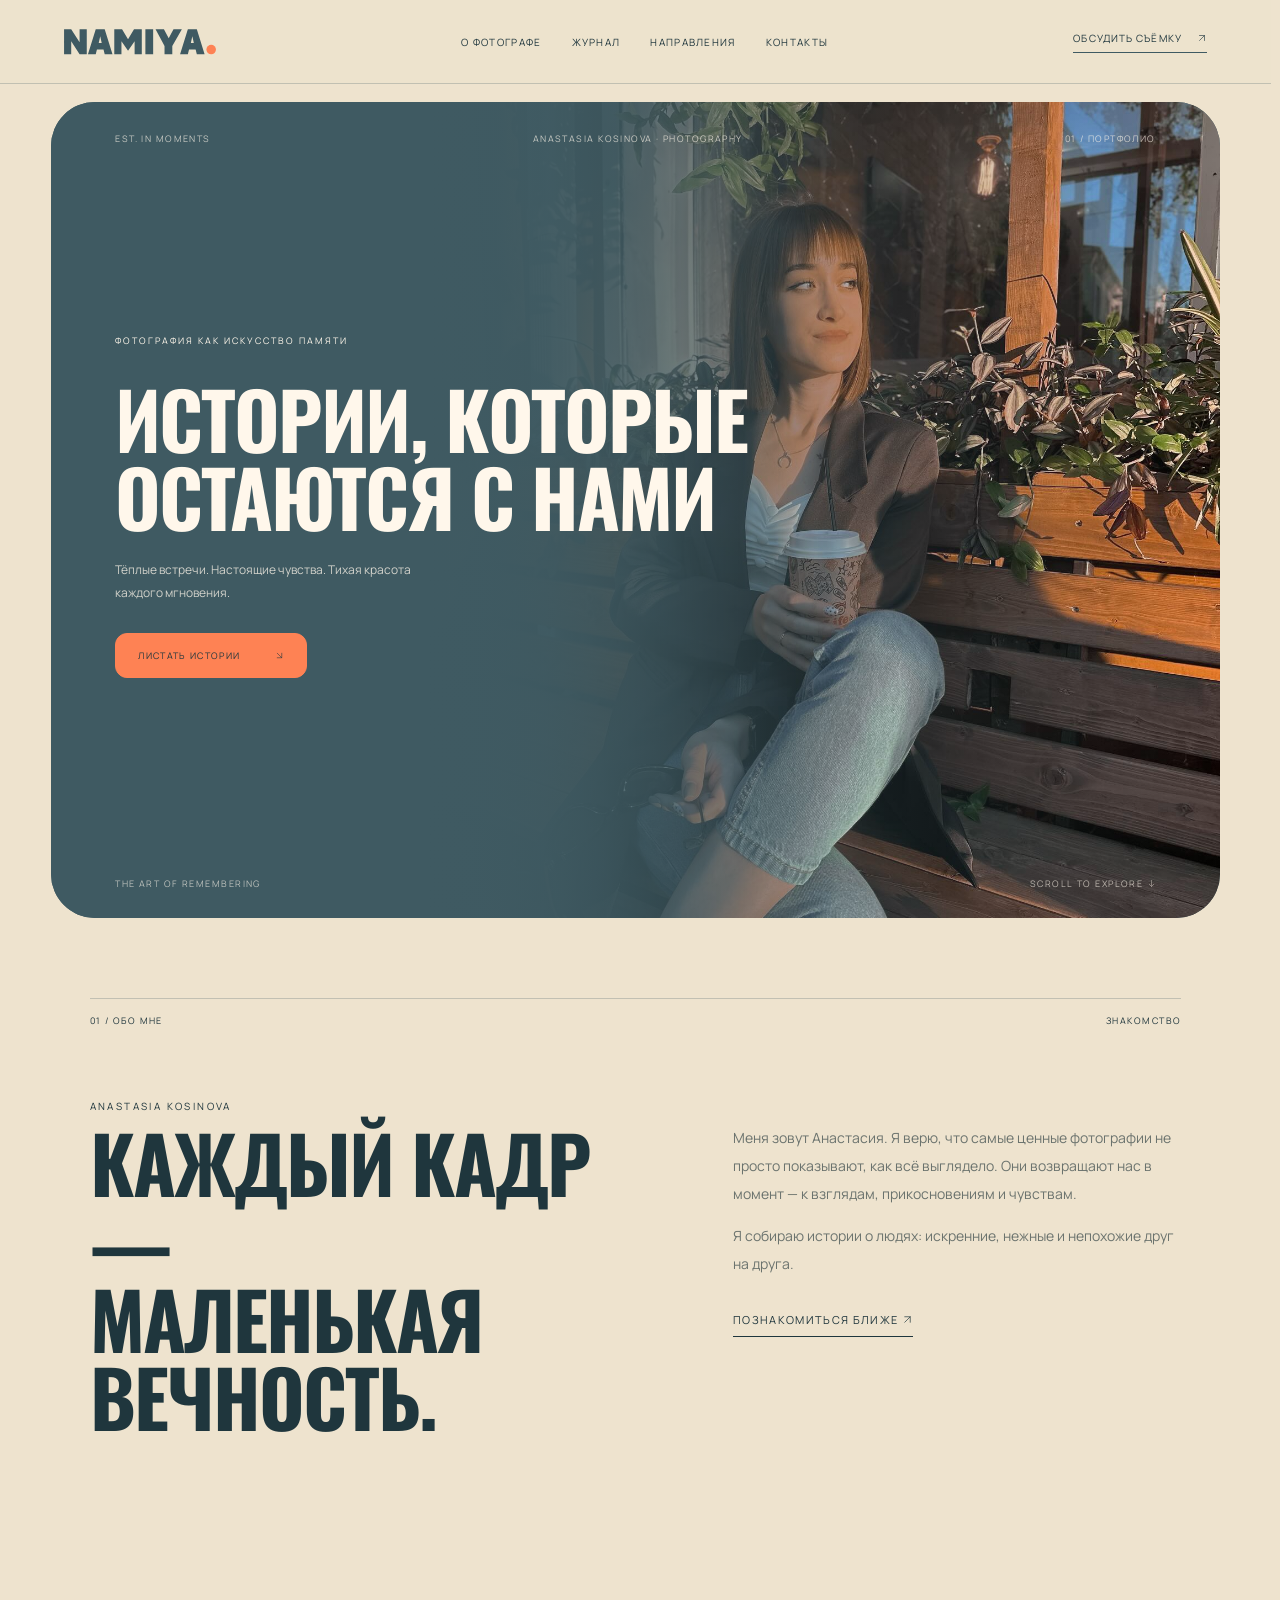
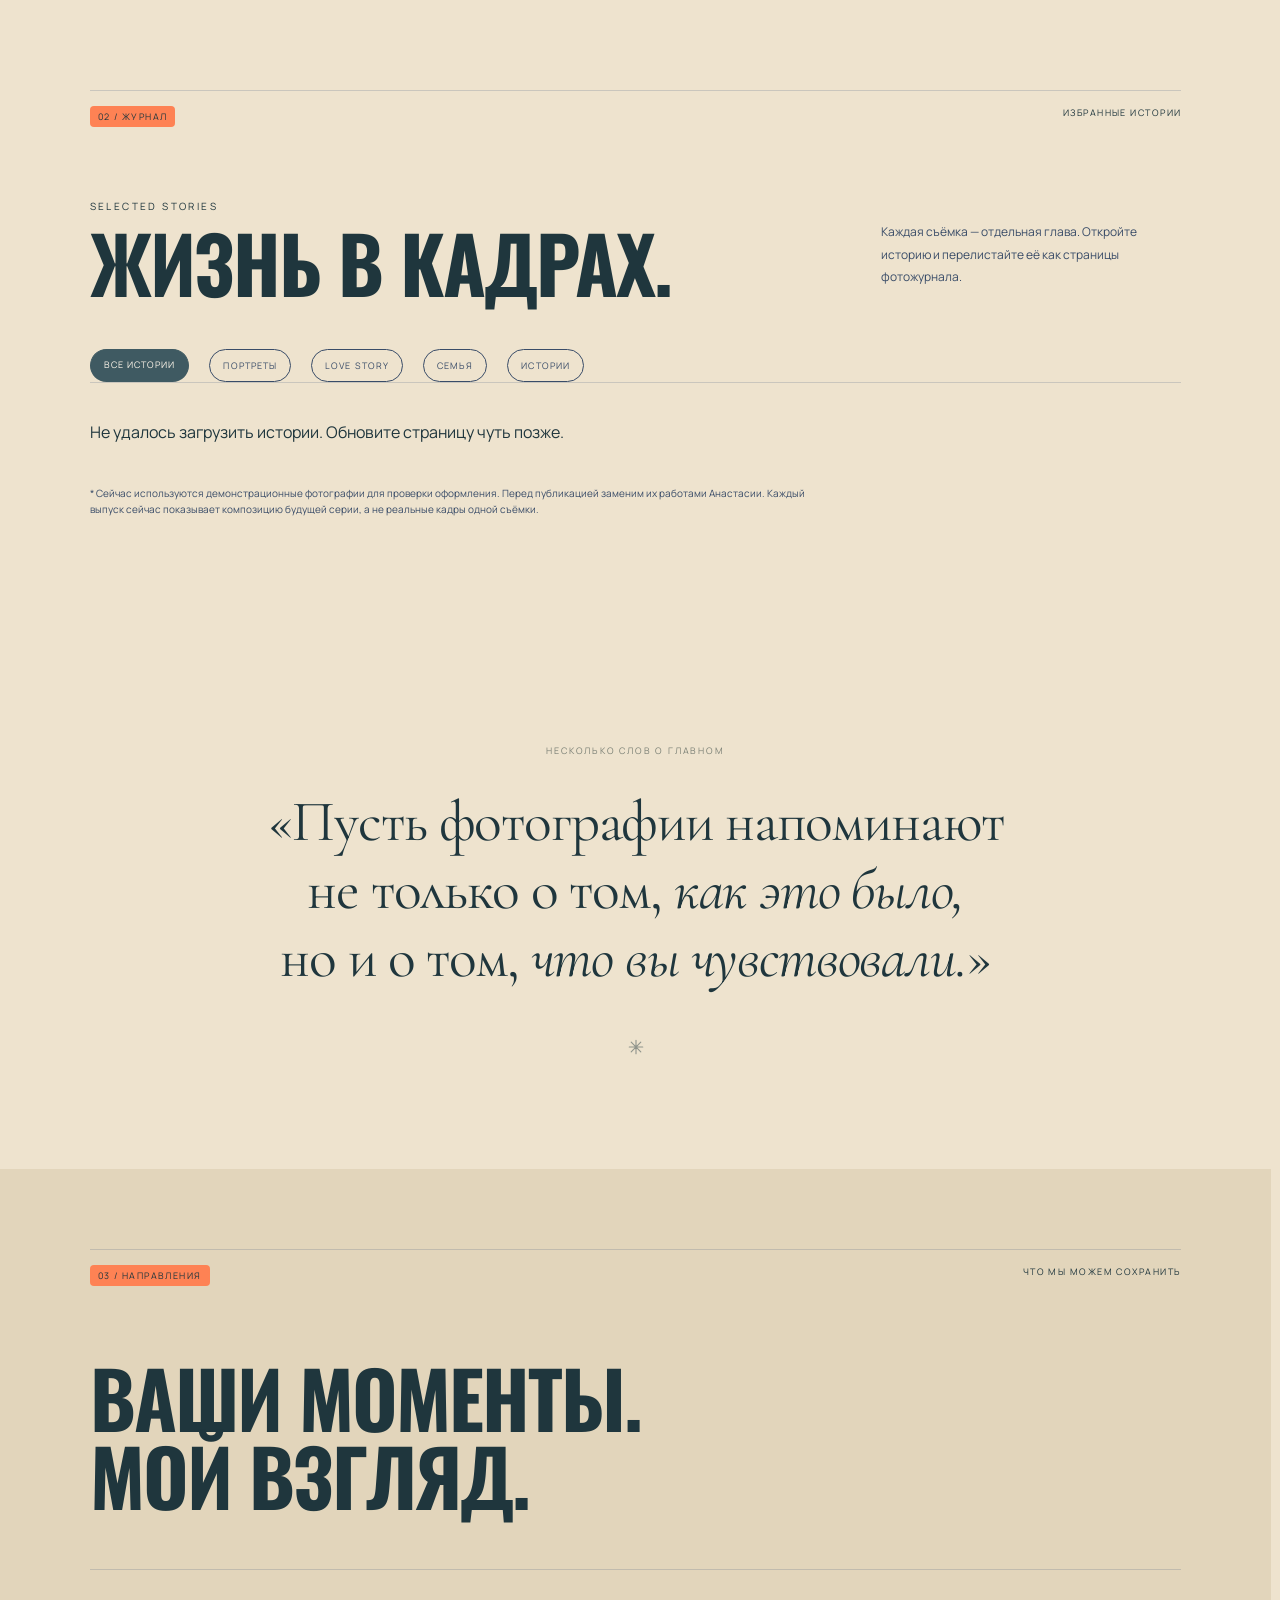
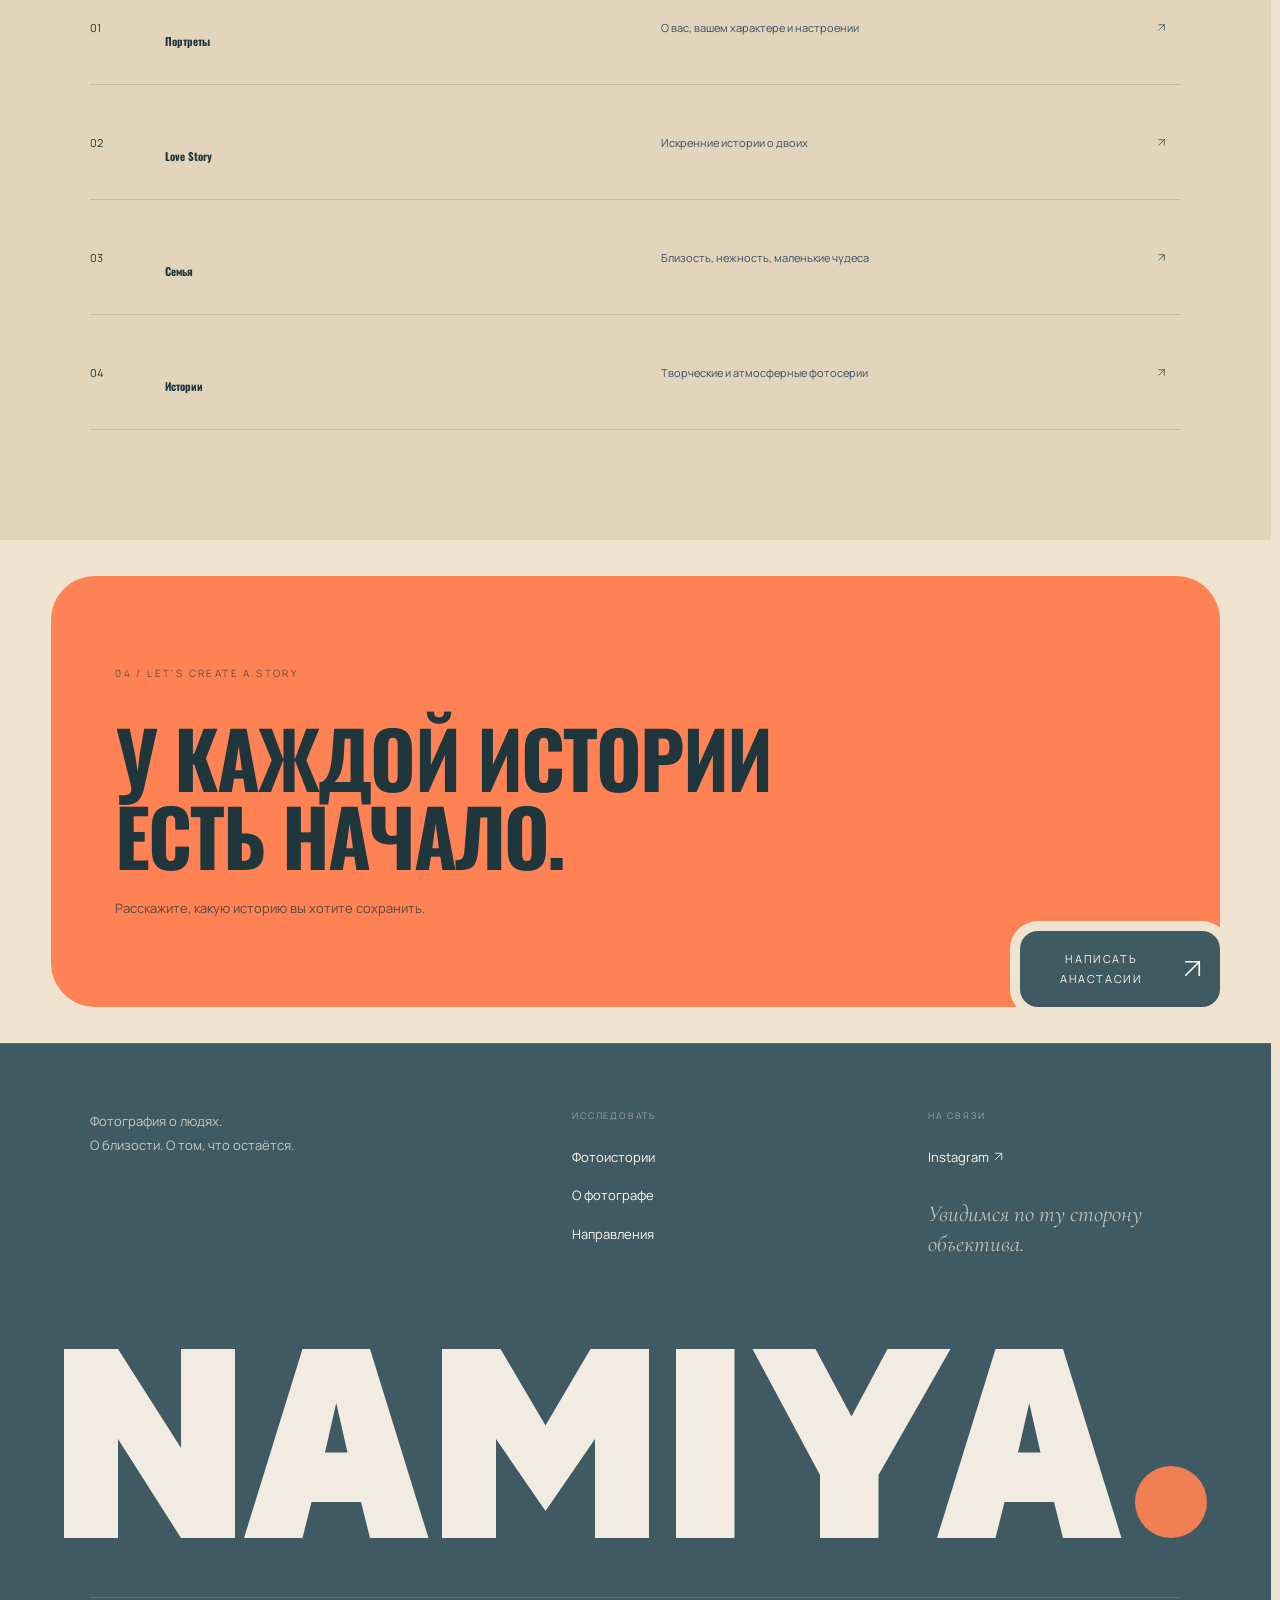
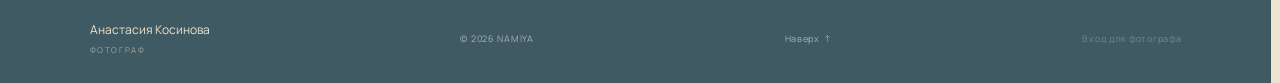
==== commit 36dc85e1: "Draw a geometric NAMIYA wordmark for header and footer" ====
--- a/index.html
+++ b/index.html
@@ -1,4 +1,4 @@
-<!doctype html><html lang="ru"><head><meta charset="UTF-8"><meta name="viewport" content="width=device-width,initial-scale=1"><meta name="theme-color" content="#242e30"><meta name="description" content="NAMIYA — авторская фотография Анастасии Косиновой. Портреты, истории любви, семейные и творческие фотосессии."><title>NAMIYA — Anastasia Kosinova Photography</title><link rel="preconnect" href="https://fonts.googleapis.com"><link rel="preconnect" href="https://fonts.gstatic.com" crossorigin><link href="https://fonts.googleapis.com/css2?family=Cormorant+Garamond:ital,wght@0,400;0,500;0,600;1,400;1,500&family=Manrope:wght@300;400;500;600;700;800&display=swap" rel="stylesheet"><link rel="stylesheet" href="style.css?v=direction-links-1"><link rel="stylesheet" href="ui.css?v=center-add-1"><link rel="stylesheet" href="aesthetic.css?v=peach-steel-1"><link rel="stylesheet" href="covers.css?v=magazine-1"><script>
+<!doctype html><html lang="ru"><head><meta charset="UTF-8"><meta name="viewport" content="width=device-width,initial-scale=1"><meta name="theme-color" content="#242e30"><meta name="description" content="NAMIYA — авторская фотография Анастасии Косиновой. Портреты, истории любви, семейные и творческие фотосессии."><title>NAMIYA — Anastasia Kosinova Photography</title><link rel="preconnect" href="https://fonts.googleapis.com"><link rel="preconnect" href="https://fonts.gstatic.com" crossorigin><link href="https://fonts.googleapis.com/css2?family=Cormorant+Garamond:ital,wght@0,400;0,500;0,600;1,400;1,500&family=Manrope:wght@300;400;500;600;700;800&display=swap" rel="stylesheet"><link rel="stylesheet" href="style.css?v=direction-links-1"><link rel="stylesheet" href="ui.css?v=center-add-1"><link rel="stylesheet" href="aesthetic.css?v=geometric-mark-1"><link rel="stylesheet" href="covers.css?v=magazine-1"><script>
   const showBlueOrangePreview = new URLSearchParams(location.search).get('preview') === 'blue-orange';
   document.documentElement.classList.add('preview-blue-orange');
   if (!showBlueOrangePreview) document.documentElement.classList.add('preview-peach-steel');
@@ -10,13 +10,24 @@
     : 'https://fonts.googleapis.com/css2?family=Oswald:wght@700&display=swap';
   document.head.append(headingFont);
 </script></head><body>
-<header class="topbar" id="top"><a class="wordmark" href="#top" aria-label="На главную"><img src="assets/namiya-calligraphy.png" alt="Namiya"></a><button class="menu-toggle" aria-label="Открыть меню" aria-expanded="false">☰</button><nav class="nav" aria-label="Навигация"><a href="#about">О фотографе</a><a href="#journal">Журнал</a><a href="#directions">Направления</a><a href="#contact">Контакты</a></nav><a class="top-cta" href="#contact">Обсудить съёмку <span>↗</span></a></header>
+<header class="topbar" id="top"><a class="wordmark" href="#top" aria-label="На главную"><svg class="namiya-mark" viewBox="0 0 254 46" width="254" height="46" aria-hidden="true" focusable="false">
+  <defs>
+    <symbol id="namiya-geometric-mark" viewBox="0 0 254 46">
+      <path fill="currentColor" d="M0 44V2h12l14 22V2h12v42H26L12 22v22z"/>
+      <path fill="currentColor" fill-rule="evenodd" d="M40 44 53 2h15l13 42H68l-2-8H55l-2 8zm18-19h5l-2.5-11z"/>
+      <path fill="currentColor" d="M84 44V2h13l10 17 10-17h13v42h-12V22l-11 16-11-16v22zM136 2h13v42h-13zM153 2h14l8 15 8-15h14l-16 28v14h-13V30z"/>
+      <path fill="currentColor" fill-rule="evenodd" d="M194 44 207 2h15l13 42h-13l-2-8h-11l-2 8zm18-19h5l-2.5-11z"/>
+      <circle cx="246" cy="36" r="8" fill="var(--namiya-mark-accent, #fe8254)"/>
+    </symbol>
+  </defs>
+  <use href="#namiya-geometric-mark"/>
+</svg></a><button class="menu-toggle" aria-label="Открыть меню" aria-expanded="false">☰</button><nav class="nav" aria-label="Навигация"><a href="#about">О фотографе</a><a href="#journal">Журнал</a><a href="#directions">Направления</a><a href="#contact">Контакты</a></nav><a class="top-cta" href="#contact">Обсудить съёмку <span>↗</span></a></header>
 <main><section class="hero"><div class="hero-photo" aria-hidden="true"></div><div class="hero-lines"><span>EST. IN MOMENTS</span><span>ANASTASIA KOSINOVA · PHOTOGRAPHY</span><span>01 / ПОРТФОЛИО</span></div><div class="hero-inner"><p class="eyebrow">ФОТОГРАФИЯ КАК ИСКУССТВО ПАМЯТИ</p><h1>Истории, которые<br><em>остаются с нами</em></h1><p class="hero-description">Тёплые встречи. Настоящие чувства. Тихая красота каждого мгновения.</p><a class="button light" href="#journal">Листать истории <span>↘</span></a></div><div class="hero-bottom"><span>THE ART OF REMEMBERING</span><span>SCROLL TO EXPLORE ↓</span></div></section>
 <section class="intro section" id="about"><div class="section-kicker"><span>01 / ОБО МНЕ</span><span>ЗНАКОМСТВО</span></div><div class="intro-grid"><div><p class="smallcaps">ANASTASIA KOSINOVA</p><h2>Каждый кадр —<br><em>маленькая вечность.</em></h2></div><div class="intro-right"><p>Меня зовут Анастасия. Я верю, что самые ценные фотографии не просто показывают, как всё выглядело. Они возвращают нас в момент — к взглядам, прикосновениям и чувствам.</p><p>Я собираю истории о людях: искренние, нежные и непохожие друг на друга.</p><a class="text-link" href="https://www.instagram.com/_namiya_foto/" target="_blank" rel="noopener noreferrer">Познакомиться ближе ↗</a></div></div></section>
 <section class="journal section" id="journal"><div class="section-kicker"><span>02 / ЖУРНАЛ</span><span>ИЗБРАННЫЕ ИСТОРИИ</span></div><div class="journal-heading"><div><p class="smallcaps">SELECTED STORIES</p><h2>Жизнь в <em>кадрах.</em></h2></div><p>Каждая съёмка — отдельная глава. Откройте историю и перелистайте её как страницы фотожурнала.</p></div><div class="filters" aria-label="Фильтр историй"><button class="filter active" data-filter="all">Все истории</button><button class="filter" data-filter="portrait">Портреты</button><button class="filter" data-filter="love">Love Story</button><button class="filter" data-filter="family">Семья</button><button class="filter" data-filter="story">Истории</button></div><div class="story-grid" id="story-grid"></div><div class="demo-note">* Сейчас используются демонстрационные фотографии для проверки оформления. Перед публикацией заменим их работами Анастасии. Каждый выпуск сейчас показывает композицию будущей серии, а не реальные кадры одной съёмки.</div></section>
 <section class="quote"><span class="smallcaps">НЕСКОЛЬКО СЛОВ О ГЛАВНОМ</span><p>«Пусть фотографии напоминают<br>не только о том, <em>как это было,</em><br>но и о том, <em>что вы чувствовали.</em>»</p><span class="quote-mark">✳</span></section>
 <section class="directions section" id="directions"><div class="section-kicker"><span>03 / НАПРАВЛЕНИЯ</span><span>ЧТО МЫ МОЖЕМ СОХРАНИТЬ</span></div><h2>Ваши моменты.<br><em>Мой взгляд.</em></h2><div class="direction-list"><a href="#journal" data-direction="portrait"><span>01</span><h3>Портреты</h3><p>О вас, вашем характере и настроении</p><span>↗</span></a><a href="#journal" data-direction="love"><span>02</span><h3>Love Story</h3><p>Искренние истории о двоих</p><span>↗</span></a><a href="#journal" data-direction="family"><span>03</span><h3>Семья</h3><p>Близость, нежность, маленькие чудеса</p><span>↗</span></a><a href="#journal" data-direction="story"><span>04</span><h3>Истории</h3><p>Творческие и атмосферные фотосерии</p><span>↗</span></a></div></section>
 <section class="contact" id="contact"><div class="contact-inner"><span class="smallcaps">04 / LET'S CREATE A STORY</span><h2>У каждой истории<br><em>есть начало.</em></h2><p>Расскажите, какую историю вы хотите сохранить.</p><a class="button light" href="https://www.instagram.com/_namiya_foto/" target="_blank" rel="noopener noreferrer">Написать Анастасии ↗</a></div></section></main>
-<footer class="site-footer"><div class="footer-top"><div class="footer-intro"><p class="footer-summary">Фотография о людях.<br>О близости. О том, что остаётся.</p></div><nav class="footer-nav" aria-label="Разделы сайта"><span class="footer-label">ИССЛЕДОВАТЬ</span><a href="#journal">Фотоистории</a><a href="#about">О фотографе</a><a href="#directions">Направления</a></nav><div class="footer-connection"><span class="footer-label">НА СВЯЗИ</span><a href="https://www.instagram.com/_namiya_foto/" target="_blank" rel="noopener noreferrer">Instagram ↗</a><p class="footer-note">Увидимся по ту сторону объектива.</p></div></div><div class="footer-signature" aria-hidden="true">NAMIYA</div><div class="footer-bottom"><div class="footer-brand">Анастасия Косинова <span>ФОТОГРАФ</span></div><p>© <span id="year"></span> NAMIYA</p><a href="#top">Наверх ↑</a><a class="footer-admin" href="admin.html">Вход для фотографа</a></div></footer>
+<footer class="site-footer"><div class="footer-top"><div class="footer-intro"><p class="footer-summary">Фотография о людях.<br>О близости. О том, что остаётся.</p></div><nav class="footer-nav" aria-label="Разделы сайта"><span class="footer-label">ИССЛЕДОВАТЬ</span><a href="#journal">Фотоистории</a><a href="#about">О фотографе</a><a href="#directions">Направления</a></nav><div class="footer-connection"><span class="footer-label">НА СВЯЗИ</span><a href="https://www.instagram.com/_namiya_foto/" target="_blank" rel="noopener noreferrer">Instagram ↗</a><p class="footer-note">Увидимся по ту сторону объектива.</p></div></div><div class="footer-signature" aria-hidden="true"><svg class="namiya-mark" viewBox="0 0 254 46" width="254" height="46" aria-hidden="true" focusable="false"><use href="#namiya-geometric-mark"/></svg></div><div class="footer-bottom"><div class="footer-brand">Анастасия Косинова <span>ФОТОГРАФ</span></div><p>© <span id="year"></span> NAMIYA</p><a href="#top">Наверх ↑</a><a class="footer-admin" href="admin.html">Вход для фотографа</a></div></footer>
 <div class="reader" id="reader" role="dialog" aria-modal="true" aria-label="Фотоистория" aria-hidden="true"><div class="reader-top"><span>ФОТОИСТОРИЯ</span><span id="reader-issue">ИСТОРИЯ 001</span><button id="reader-close" class="close-control" aria-label="Закрыть историю"></button></div><div class="reader-scroll"><div class="reader-cover"><div class="reader-cover-copy"><span class="smallcaps">A STORY IN PHOTOGRAPHS</span><h2 id="reader-title">История</h2><p id="reader-subtitle"></p></div><div id="reader-cover-frame" class="reader-cover-frame"><img id="reader-cover-img" alt="Фотография истории"></div></div><div class="reader-intro"><span class="smallcaps">ЗАПИСКИ НА ПОЛЯХ</span><p id="reader-quote"></p><h3 id="reader-caption"></h3><p id="reader-body"></p><span class="reader-rule">✳</span></div><div class="reader-spread" id="reader-spread"></div><div class="reader-end"><span>Конец истории</span><p>Спасибо, что перелистали эту историю.</p><button id="reader-back">Вернуться в журнал ↗</button></div></div><div class="reader-bottom"><span>ANASTASIA KOSINOVA</span><span id="reader-progress">01 / 03</span></div></div>
 <script src="icons.js?v=editorial-1"></script><script src="content.js?v=magazine-1"></script><script src="covers.js?v=magazine-1"></script><script src="cloud.js?v=inline-1"></script><script src="feedback.js?v=cloud-1"></script><script src="sortable.js?v=inline-1"></script><script src="site-content.js?v=free-1"></script><script src="inline-editor.js?v=grid-1"></script><script src="photo-zoom.js?v=zoom-1"></script><script src="script.js?v=direction-links-1"></script></body></html>
--- a/aesthetic.css
+++ b/aesthetic.css
@@ -3,6 +3,10 @@
 body{background:var(--butter);color:var(--ink)}
 .topbar{background:#f4f1e9f2;border-bottom-color:var(--line)}
 .wordmark img{filter:brightness(0) saturate(100%);opacity:.8}
+.wordmark,.footer-signature{--namiya-mark-accent:var(--preview-orange,#fe8254)}
+.wordmark{color:var(--navy)}
+.wordmark .namiya-mark{display:block;width:100%;height:auto}
+.footer-signature .namiya-mark{display:block;width:100%;max-width:1150px;height:auto;margin-inline:auto}
 .nav{font-size:10px;letter-spacing:.13em;gap:30px}
 .top-cta{font-size:10px;letter-spacing:.11em}
 .hero{background:var(--ink)}
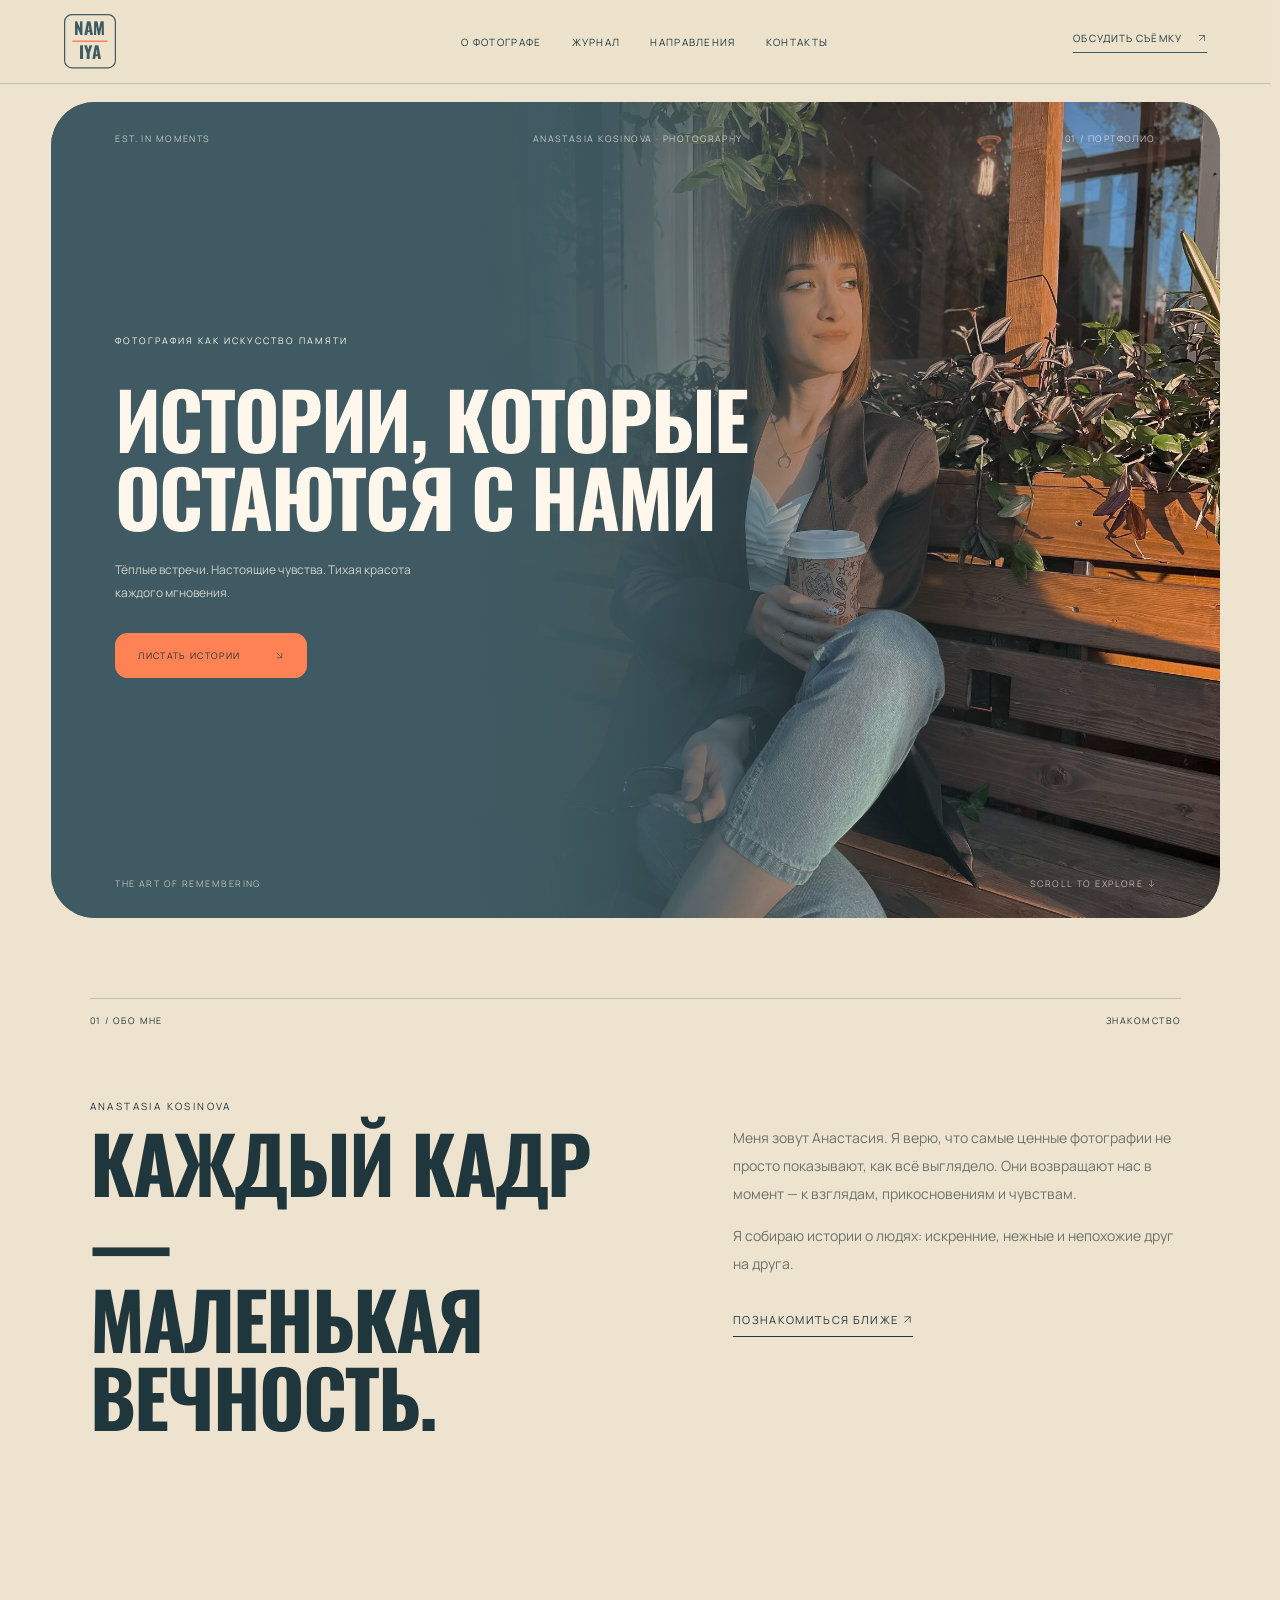
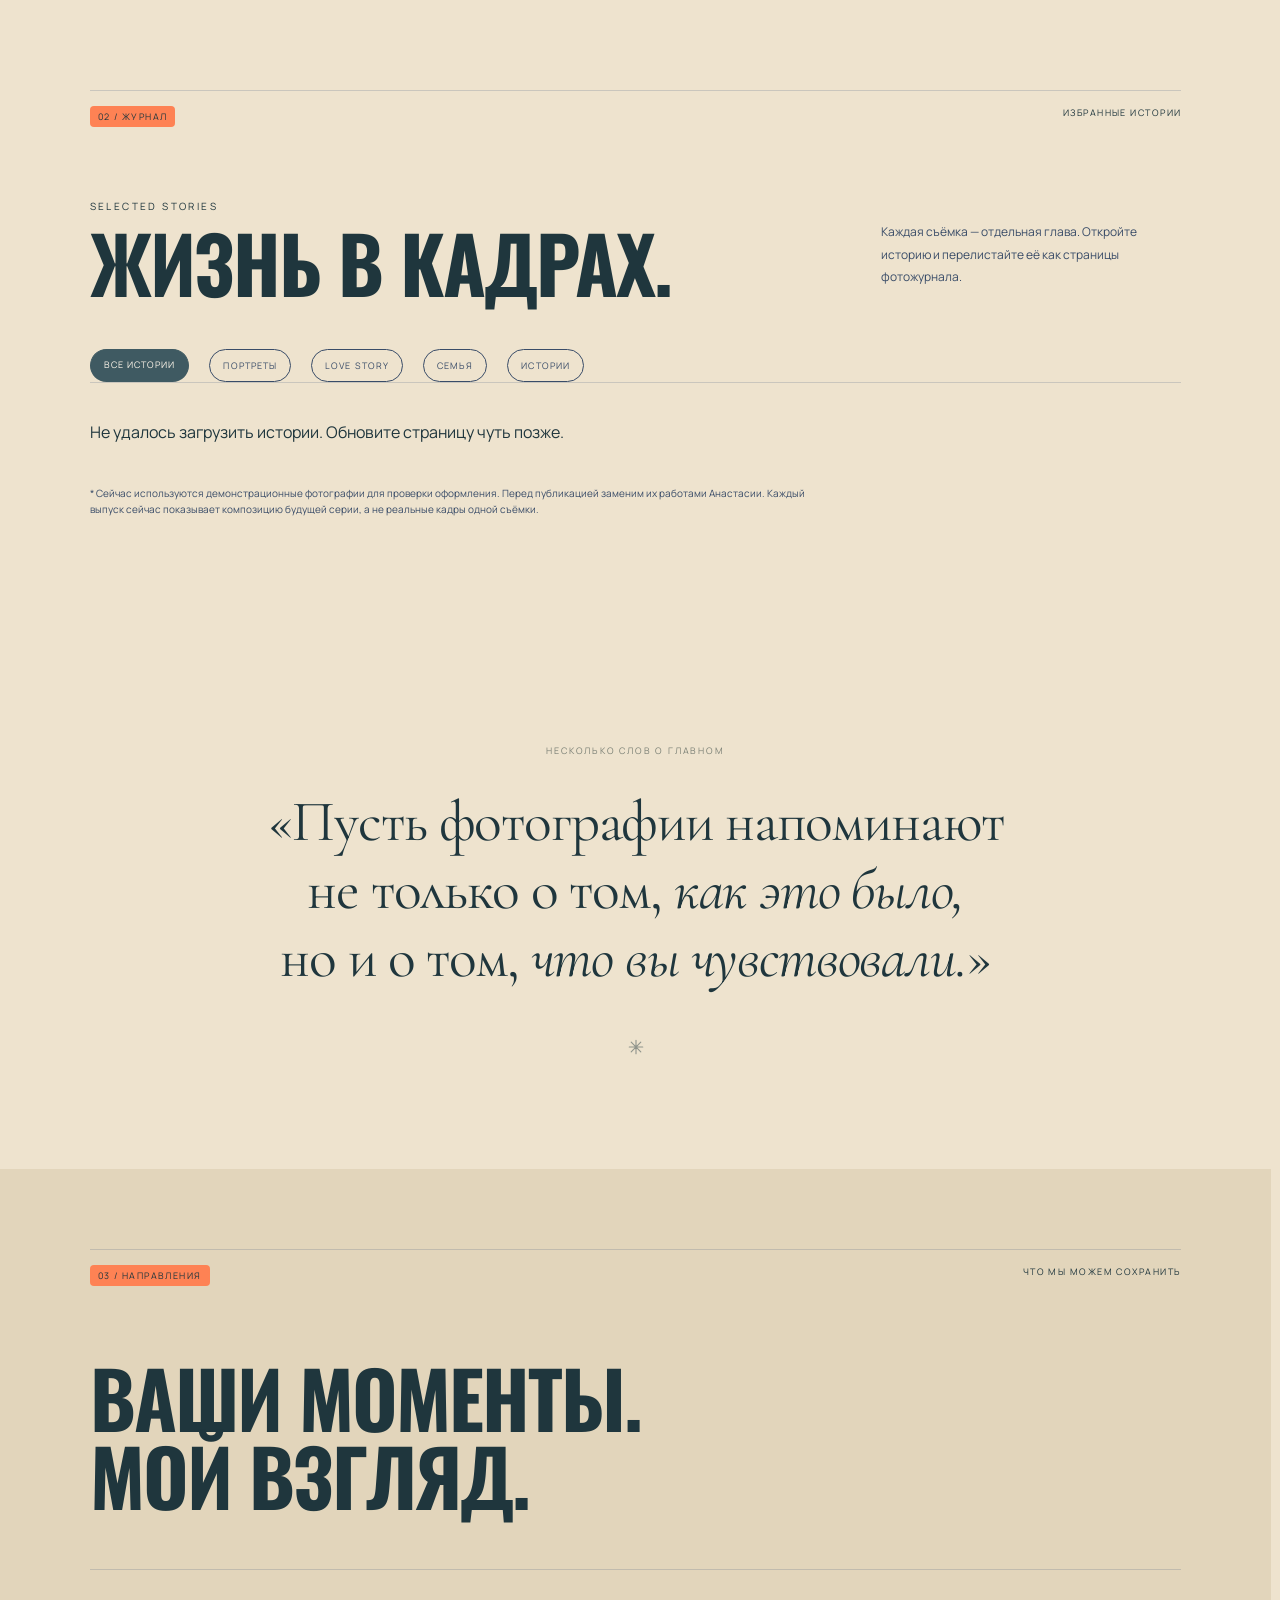
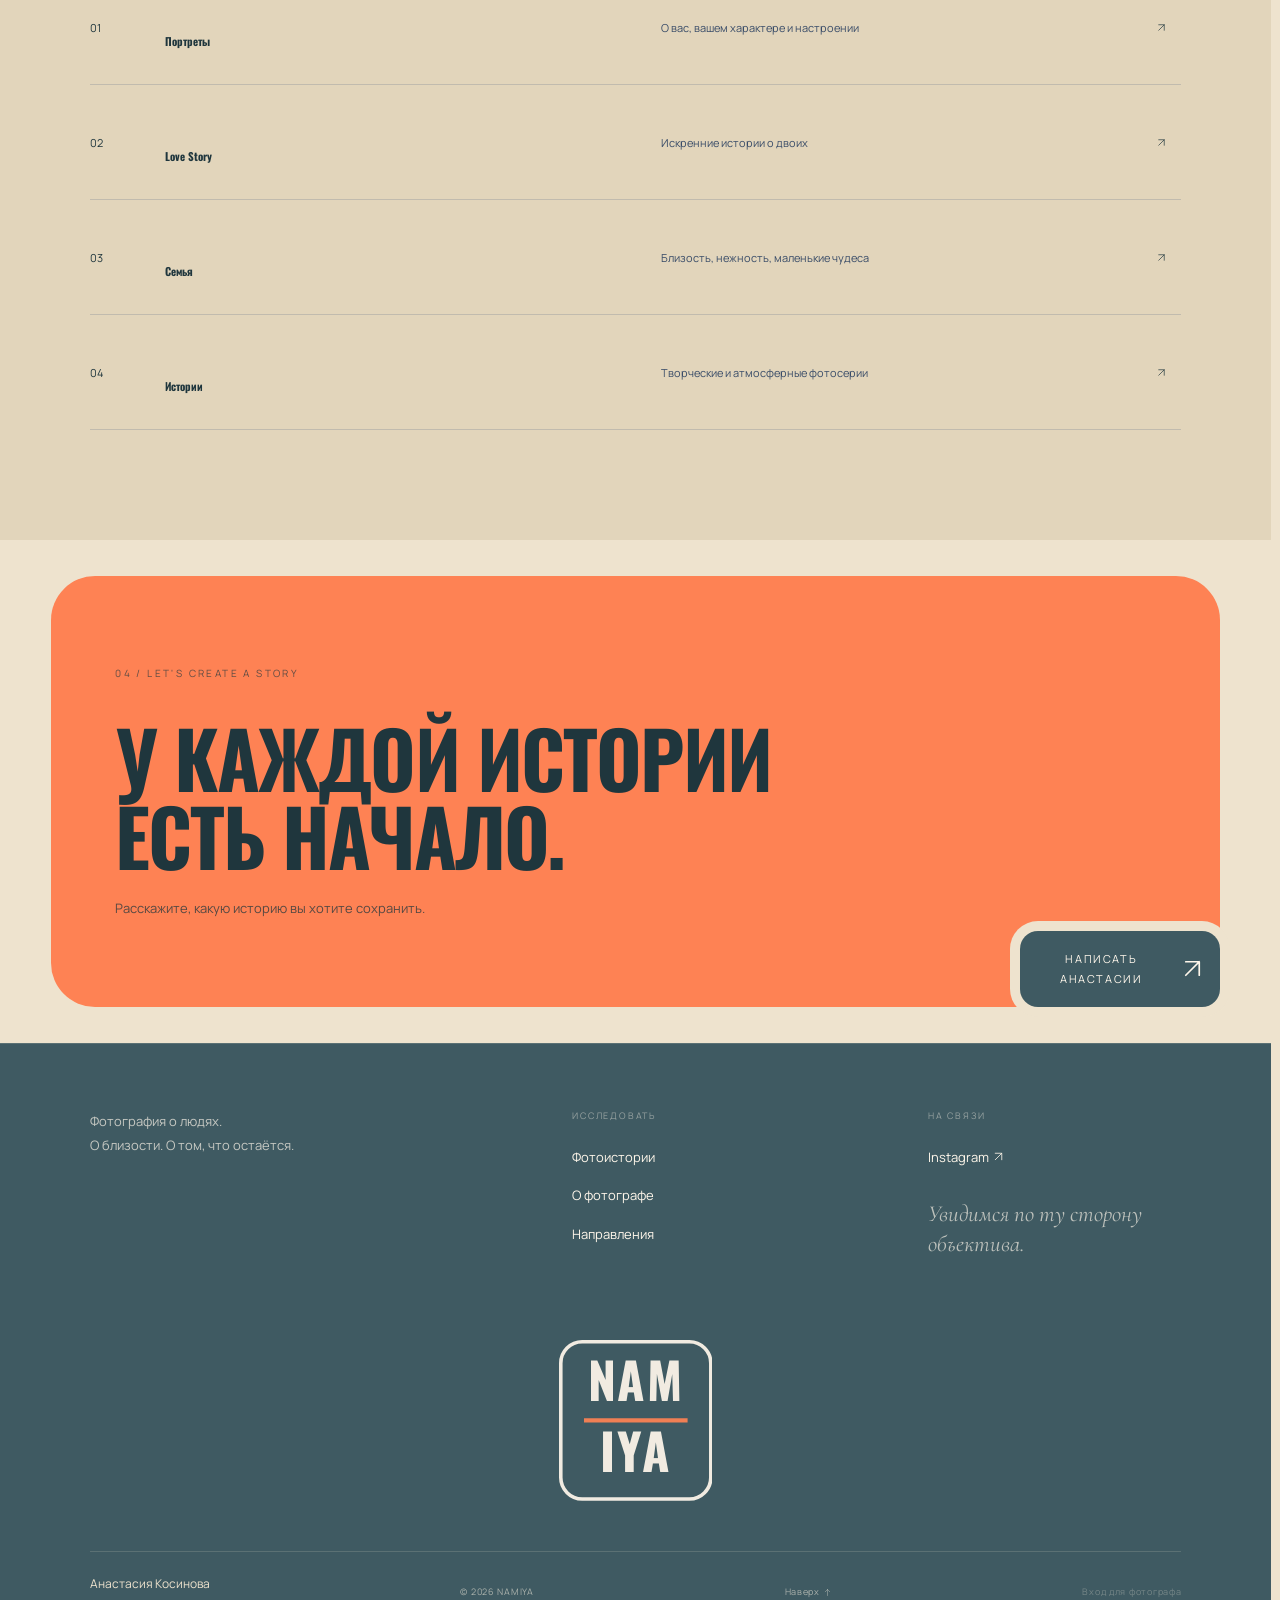
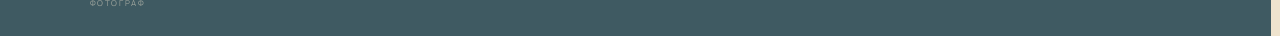
==== commit 85af1d17: "Use the compact NAMIYA stamp as the main logo" ====
--- a/index.html
+++ b/index.html
@@ -1,5 +1,20 @@
-<!doctype html><html lang="ru"><head><meta charset="UTF-8"><meta name="viewport" content="width=device-width,initial-scale=1"><meta name="theme-color" content="#242e30"><meta name="description" content="NAMIYA — авторская фотография Анастасии Косиновой. Портреты, истории любви, семейные и творческие фотосессии."><title>NAMIYA — Anastasia Kosinova Photography</title><link rel="preconnect" href="https://fonts.googleapis.com"><link rel="preconnect" href="https://fonts.gstatic.com" crossorigin><link href="https://fonts.googleapis.com/css2?family=Cormorant+Garamond:ital,wght@0,400;0,500;0,600;1,400;1,500&family=Manrope:wght@300;400;500;600;700;800&display=swap" rel="stylesheet"><link rel="stylesheet" href="style.css?v=direction-links-1"><link rel="stylesheet" href="ui.css?v=center-add-1"><link rel="stylesheet" href="aesthetic.css?v=geometric-mark-1"><link rel="stylesheet" href="covers.css?v=magazine-1"><script>
-  const showBlueOrangePreview = new URLSearchParams(location.search).get('preview') === 'blue-orange';
+<!doctype html><html lang="ru"><head><meta charset="UTF-8"><meta name="viewport" content="width=device-width,initial-scale=1"><meta name="theme-color" content="#242e30"><meta name="description" content="NAMIYA — авторская фотография Анастасии Косиновой. Портреты, истории любви, семейные и творческие фотосессии."><title>NAMIYA — Anastasia Kosinova Photography</title><link rel="preconnect" href="https://fonts.googleapis.com"><link rel="preconnect" href="https://fonts.gstatic.com" crossorigin><link href="https://fonts.googleapis.com/css2?family=Cormorant+Garamond:ital,wght@0,400;0,500;0,600;1,400;1,500&family=Manrope:wght@300;400;500;600;700;800&display=swap" rel="stylesheet"><link rel="stylesheet" href="style.css?v=direction-links-1"><link rel="stylesheet" href="ui.css?v=center-add-1"><link rel="stylesheet" href="aesthetic.css?v=compact-stamp-1"><link rel="stylesheet" href="covers.css?v=magazine-1"><script>
+  const navigation = performance.getEntriesByType('navigation')[0];
+  if (navigation?.type === 'reload' && location.hash === '#top') {
+    const previousScrollRestoration = history.scrollRestoration;
+    history.scrollRestoration = 'manual';
+    window.addEventListener('pageshow', () => {
+      requestAnimationFrame(() => {
+        if (location.hash === '#top') window.scrollTo({top:0, behavior:'instant'});
+        history.scrollRestoration = previousScrollRestoration;
+      });
+    }, {once:true});
+  }
+  const pageOptions = new URLSearchParams(location.search);
+  if (pageOptions.get('mark') === 'seal') {
+    document.documentElement.classList.add('preview-seal');
+  }
+  const showBlueOrangePreview = pageOptions.get('preview') === 'blue-orange';
   document.documentElement.classList.add('preview-blue-orange');
   if (!showBlueOrangePreview) document.documentElement.classList.add('preview-peach-steel');
   document.querySelector('meta[name="theme-color"]').content = showBlueOrangePreview ? '#4b607f' : '#3f5a62';
@@ -10,7 +25,7 @@
     : 'https://fonts.googleapis.com/css2?family=Oswald:wght@700&display=swap';
   document.head.append(headingFont);
 </script></head><body>
-<header class="topbar" id="top"><a class="wordmark" href="#top" aria-label="На главную"><svg class="namiya-mark" viewBox="0 0 254 46" width="254" height="46" aria-hidden="true" focusable="false">
+<header class="topbar" id="top"><a class="wordmark" href="#top" aria-label="NAMIYA — на главную"><svg class="namiya-mark" viewBox="0 0 254 46" width="254" height="46" aria-hidden="true" focusable="false">
   <defs>
     <symbol id="namiya-geometric-mark" viewBox="0 0 254 46">
       <path fill="currentColor" d="M0 44V2h12l14 22V2h12v42H26L12 22v22z"/>
@@ -21,6 +36,18 @@
     </symbol>
   </defs>
   <use href="#namiya-geometric-mark"/>
+</svg><svg class="namiya-seal" viewBox="0 0 164 58" width="164" height="58" aria-hidden="true" focusable="false">
+  <g transform="scale(.85)"><g transform="translate(34 34) rotate(45) translate(-23 -23)">
+        <path fill="var(--seal-ink)" d="M0 0h46v46H0z"/>
+        <path fill="none" stroke="var(--seal-cut)" stroke-width="2.2" stroke-linejoin="miter" d="M4.5 4.5h37v37h-37zM4.5 34h37M23 4.5V34M10.5 29V10.5L17 29V10.5M29 29V10.5h6.5V29M29 20h6.5"/>
+        <path fill="var(--seal-cut)" d="M9 36.8h19v2H9zM33 36.8h4v2h-4z"/>
+      </g></g>
+  <text class="seal-name" x="65" y="37">NAMIYA</text>
+</svg><svg class="namiya-compact" viewBox="0 0 86 90" width="86" height="90" aria-hidden="true" focusable="false">
+  <rect x="1" y="1" width="84" height="88" rx="12" fill="none" stroke="currentColor" stroke-width="2"/>
+  <text x="43" y="34" text-anchor="middle" fill="currentColor">NAM</text>
+  <path d="M14 45H72" stroke="var(--namiya-mark-accent)" stroke-width="2.5"/>
+  <text x="43" y="74" text-anchor="middle" fill="currentColor">IYA</text>
 </svg></a><button class="menu-toggle" aria-label="Открыть меню" aria-expanded="false">☰</button><nav class="nav" aria-label="Навигация"><a href="#about">О фотографе</a><a href="#journal">Журнал</a><a href="#directions">Направления</a><a href="#contact">Контакты</a></nav><a class="top-cta" href="#contact">Обсудить съёмку <span>↗</span></a></header>
 <main><section class="hero"><div class="hero-photo" aria-hidden="true"></div><div class="hero-lines"><span>EST. IN MOMENTS</span><span>ANASTASIA KOSINOVA · PHOTOGRAPHY</span><span>01 / ПОРТФОЛИО</span></div><div class="hero-inner"><p class="eyebrow">ФОТОГРАФИЯ КАК ИСКУССТВО ПАМЯТИ</p><h1>Истории, которые<br><em>остаются с нами</em></h1><p class="hero-description">Тёплые встречи. Настоящие чувства. Тихая красота каждого мгновения.</p><a class="button light" href="#journal">Листать истории <span>↘</span></a></div><div class="hero-bottom"><span>THE ART OF REMEMBERING</span><span>SCROLL TO EXPLORE ↓</span></div></section>
 <section class="intro section" id="about"><div class="section-kicker"><span>01 / ОБО МНЕ</span><span>ЗНАКОМСТВО</span></div><div class="intro-grid"><div><p class="smallcaps">ANASTASIA KOSINOVA</p><h2>Каждый кадр —<br><em>маленькая вечность.</em></h2></div><div class="intro-right"><p>Меня зовут Анастасия. Я верю, что самые ценные фотографии не просто показывают, как всё выглядело. Они возвращают нас в момент — к взглядам, прикосновениям и чувствам.</p><p>Я собираю истории о людях: искренние, нежные и непохожие друг на друга.</p><a class="text-link" href="https://www.instagram.com/_namiya_foto/" target="_blank" rel="noopener noreferrer">Познакомиться ближе ↗</a></div></div></section>
@@ -28,6 +55,15 @@
 <section class="quote"><span class="smallcaps">НЕСКОЛЬКО СЛОВ О ГЛАВНОМ</span><p>«Пусть фотографии напоминают<br>не только о том, <em>как это было,</em><br>но и о том, <em>что вы чувствовали.</em>»</p><span class="quote-mark">✳</span></section>
 <section class="directions section" id="directions"><div class="section-kicker"><span>03 / НАПРАВЛЕНИЯ</span><span>ЧТО МЫ МОЖЕМ СОХРАНИТЬ</span></div><h2>Ваши моменты.<br><em>Мой взгляд.</em></h2><div class="direction-list"><a href="#journal" data-direction="portrait"><span>01</span><h3>Портреты</h3><p>О вас, вашем характере и настроении</p><span>↗</span></a><a href="#journal" data-direction="love"><span>02</span><h3>Love Story</h3><p>Искренние истории о двоих</p><span>↗</span></a><a href="#journal" data-direction="family"><span>03</span><h3>Семья</h3><p>Близость, нежность, маленькие чудеса</p><span>↗</span></a><a href="#journal" data-direction="story"><span>04</span><h3>Истории</h3><p>Творческие и атмосферные фотосерии</p><span>↗</span></a></div></section>
 <section class="contact" id="contact"><div class="contact-inner"><span class="smallcaps">04 / LET'S CREATE A STORY</span><h2>У каждой истории<br><em>есть начало.</em></h2><p>Расскажите, какую историю вы хотите сохранить.</p><a class="button light" href="https://www.instagram.com/_namiya_foto/" target="_blank" rel="noopener noreferrer">Написать Анастасии ↗</a></div></section></main>
-<footer class="site-footer"><div class="footer-top"><div class="footer-intro"><p class="footer-summary">Фотография о людях.<br>О близости. О том, что остаётся.</p></div><nav class="footer-nav" aria-label="Разделы сайта"><span class="footer-label">ИССЛЕДОВАТЬ</span><a href="#journal">Фотоистории</a><a href="#about">О фотографе</a><a href="#directions">Направления</a></nav><div class="footer-connection"><span class="footer-label">НА СВЯЗИ</span><a href="https://www.instagram.com/_namiya_foto/" target="_blank" rel="noopener noreferrer">Instagram ↗</a><p class="footer-note">Увидимся по ту сторону объектива.</p></div></div><div class="footer-signature" aria-hidden="true"><svg class="namiya-mark" viewBox="0 0 254 46" width="254" height="46" aria-hidden="true" focusable="false"><use href="#namiya-geometric-mark"/></svg></div><div class="footer-bottom"><div class="footer-brand">Анастасия Косинова <span>ФОТОГРАФ</span></div><p>© <span id="year"></span> NAMIYA</p><a href="#top">Наверх ↑</a><a class="footer-admin" href="admin.html">Вход для фотографа</a></div></footer>
+<footer class="site-footer"><div class="footer-top"><div class="footer-intro"><p class="footer-summary">Фотография о людях.<br>О близости. О том, что остаётся.</p></div><nav class="footer-nav" aria-label="Разделы сайта"><span class="footer-label">ИССЛЕДОВАТЬ</span><a href="#journal">Фотоистории</a><a href="#about">О фотографе</a><a href="#directions">Направления</a></nav><div class="footer-connection"><span class="footer-label">НА СВЯЗИ</span><a href="https://www.instagram.com/_namiya_foto/" target="_blank" rel="noopener noreferrer">Instagram ↗</a><p class="footer-note">Увидимся по ту сторону объектива.</p></div></div><div class="footer-signature" aria-hidden="true"><svg class="namiya-mark" viewBox="0 0 254 46" width="254" height="46" aria-hidden="true" focusable="false"><use href="#namiya-geometric-mark"/></svg><svg class="namiya-seal" viewBox="0 0 68 68" width="68" height="68" aria-hidden="true" focusable="false"><g transform="translate(34 34) rotate(45) translate(-23 -23)">
+        <path fill="var(--seal-ink)" d="M0 0h46v46H0z"/>
+        <path fill="none" stroke="var(--seal-cut)" stroke-width="2.2" stroke-linejoin="miter" d="M4.5 4.5h37v37h-37zM4.5 34h37M23 4.5V34M10.5 29V10.5L17 29V10.5M29 29V10.5h6.5V29M29 20h6.5"/>
+        <path fill="var(--seal-cut)" d="M9 36.8h19v2H9zM33 36.8h4v2h-4z"/>
+      </g></svg><svg class="namiya-compact" viewBox="0 0 86 90" width="86" height="90" aria-hidden="true" focusable="false">
+  <rect x="1" y="1" width="84" height="88" rx="12" fill="none" stroke="currentColor" stroke-width="2"/>
+  <text x="43" y="34" text-anchor="middle" fill="currentColor">NAM</text>
+  <path d="M14 45H72" stroke="var(--namiya-mark-accent)" stroke-width="2.5"/>
+  <text x="43" y="74" text-anchor="middle" fill="currentColor">IYA</text>
+</svg></div><div class="footer-bottom"><div class="footer-brand">Анастасия Косинова <span>ФОТОГРАФ</span></div><p>© <span id="year"></span> NAMIYA</p><a href="#top">Наверх ↑</a><a class="footer-admin" href="admin.html">Вход для фотографа</a></div></footer>
 <div class="reader" id="reader" role="dialog" aria-modal="true" aria-label="Фотоистория" aria-hidden="true"><div class="reader-top"><span>ФОТОИСТОРИЯ</span><span id="reader-issue">ИСТОРИЯ 001</span><button id="reader-close" class="close-control" aria-label="Закрыть историю"></button></div><div class="reader-scroll"><div class="reader-cover"><div class="reader-cover-copy"><span class="smallcaps">A STORY IN PHOTOGRAPHS</span><h2 id="reader-title">История</h2><p id="reader-subtitle"></p></div><div id="reader-cover-frame" class="reader-cover-frame"><img id="reader-cover-img" alt="Фотография истории"></div></div><div class="reader-intro"><span class="smallcaps">ЗАПИСКИ НА ПОЛЯХ</span><p id="reader-quote"></p><h3 id="reader-caption"></h3><p id="reader-body"></p><span class="reader-rule">✳</span></div><div class="reader-spread" id="reader-spread"></div><div class="reader-end"><span>Конец истории</span><p>Спасибо, что перелистали эту историю.</p><button id="reader-back">Вернуться в журнал ↗</button></div></div><div class="reader-bottom"><span>ANASTASIA KOSINOVA</span><span id="reader-progress">01 / 03</span></div></div>
 <script src="icons.js?v=editorial-1"></script><script src="content.js?v=magazine-1"></script><script src="covers.js?v=magazine-1"></script><script src="cloud.js?v=inline-1"></script><script src="feedback.js?v=cloud-1"></script><script src="sortable.js?v=inline-1"></script><script src="site-content.js?v=free-1"></script><script src="inline-editor.js?v=grid-1"></script><script src="photo-zoom.js?v=zoom-1"></script><script src="script.js?v=direction-links-1"></script></body></html>
--- a/aesthetic.css
+++ b/aesthetic.css
@@ -7,6 +7,33 @@
 .wordmark{color:var(--navy)}
 .wordmark .namiya-mark{display:block;width:100%;height:auto}
 .footer-signature .namiya-mark{display:block;width:100%;max-width:1150px;height:auto;margin-inline:auto}
+.namiya-seal{display:none}
+.preview-seal .wordmark .namiya-mark,.preview-seal .footer-signature .namiya-mark{display:none}
+.preview-seal .namiya-seal{display:block}
+.preview-seal .wordmark .namiya-seal{
+  --seal-ink:#b84424;
+  --seal-cut:var(--butter);
+  width:100%;
+  height:auto;
+}
+.preview-seal .footer-signature .namiya-seal{
+  --seal-ink:var(--preview-orange);
+  --seal-cut:var(--navy);
+  width:clamp(102px,16vw,205px);
+  height:auto;
+  margin-inline:auto;
+}
+.wordmark .seal-name{font:700 22px var(--preview-type,Manrope,Arial,sans-serif);letter-spacing:1px;fill:currentColor}
+.namiya-compact{display:none}
+.preview-peach-steel:not(.preview-seal) :is(.wordmark,.footer-signature) .namiya-mark{display:none}
+.preview-peach-steel:not(.preview-seal) .namiya-compact{
+  display:block;
+  height:auto;
+  font:700 28px var(--preview-type);
+  letter-spacing:1px;
+}
+.wordmark .namiya-compact{width:52px}
+.footer-signature .namiya-compact{width:clamp(104px,12vw,168px);margin-inline:auto}
 .nav{font-size:10px;letter-spacing:.13em;gap:30px}
 .top-cta{font-size:10px;letter-spacing:.11em}
 .hero{background:var(--ink)}
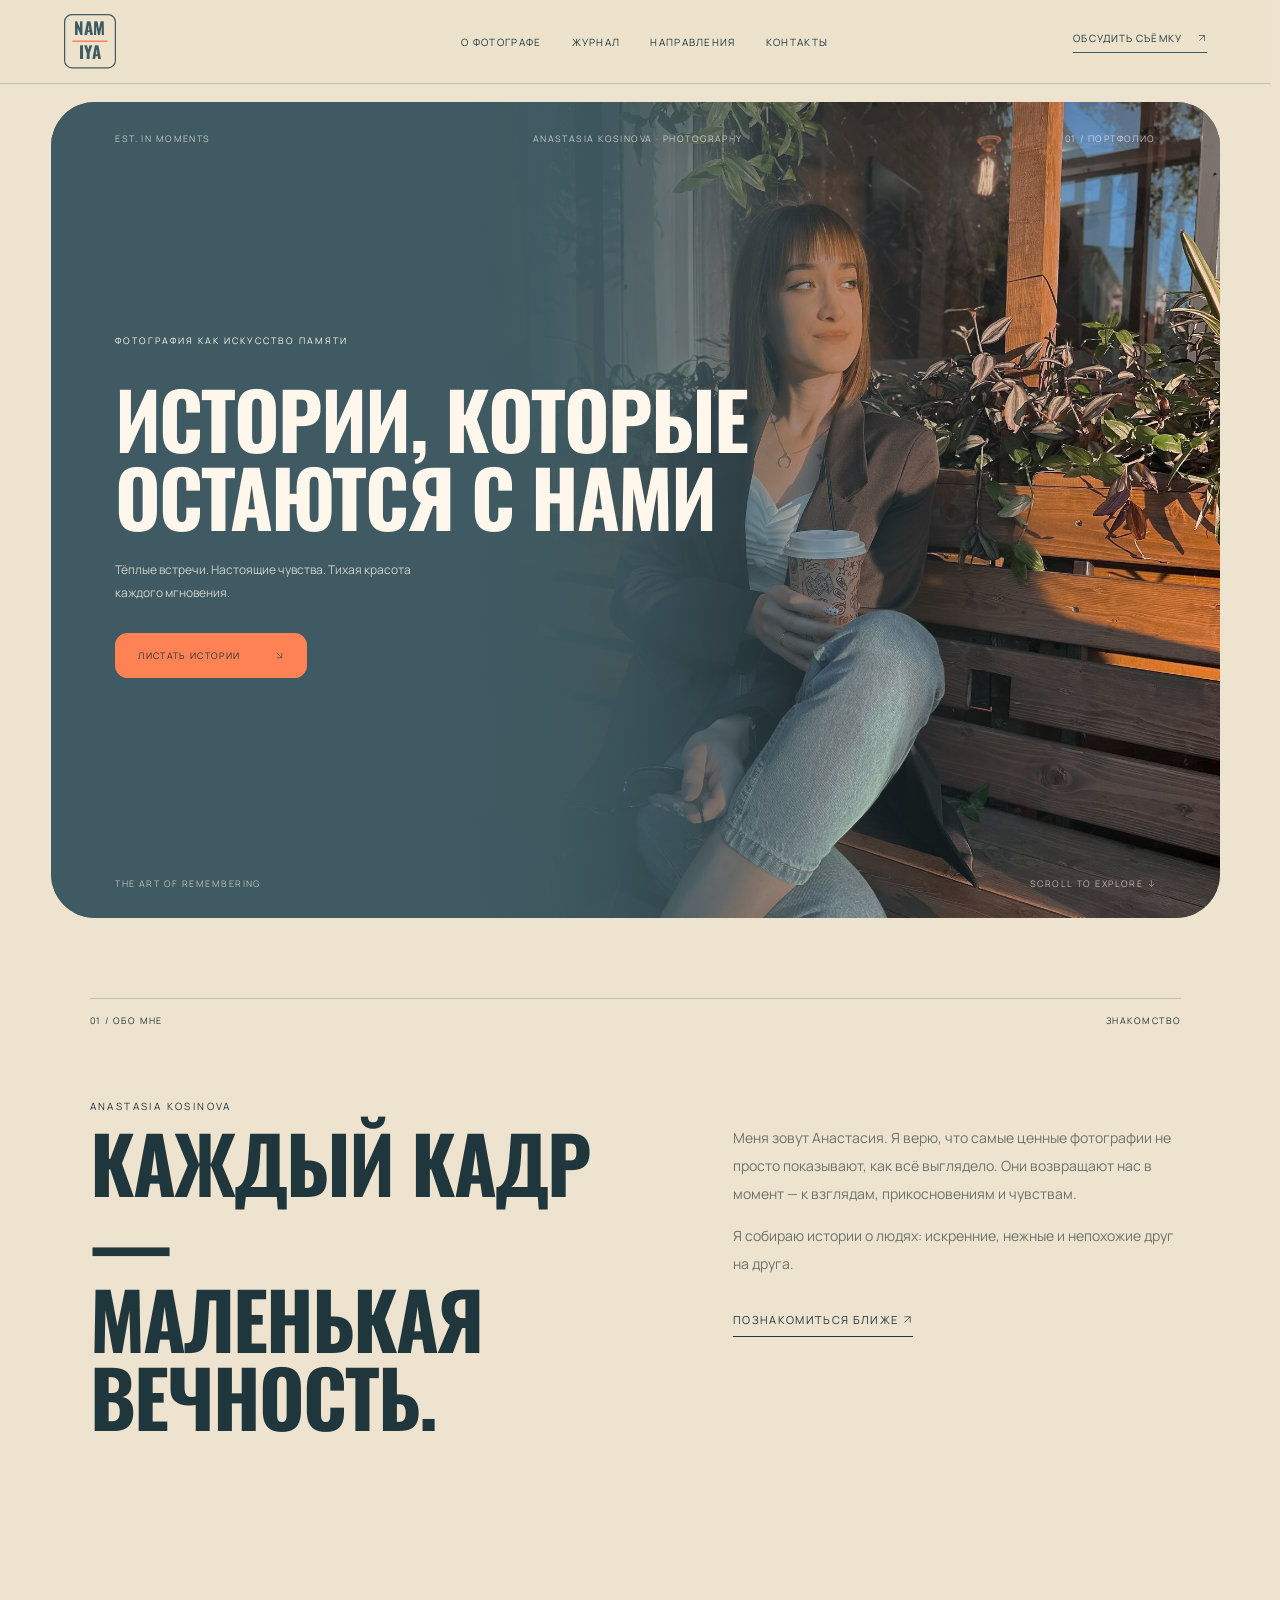
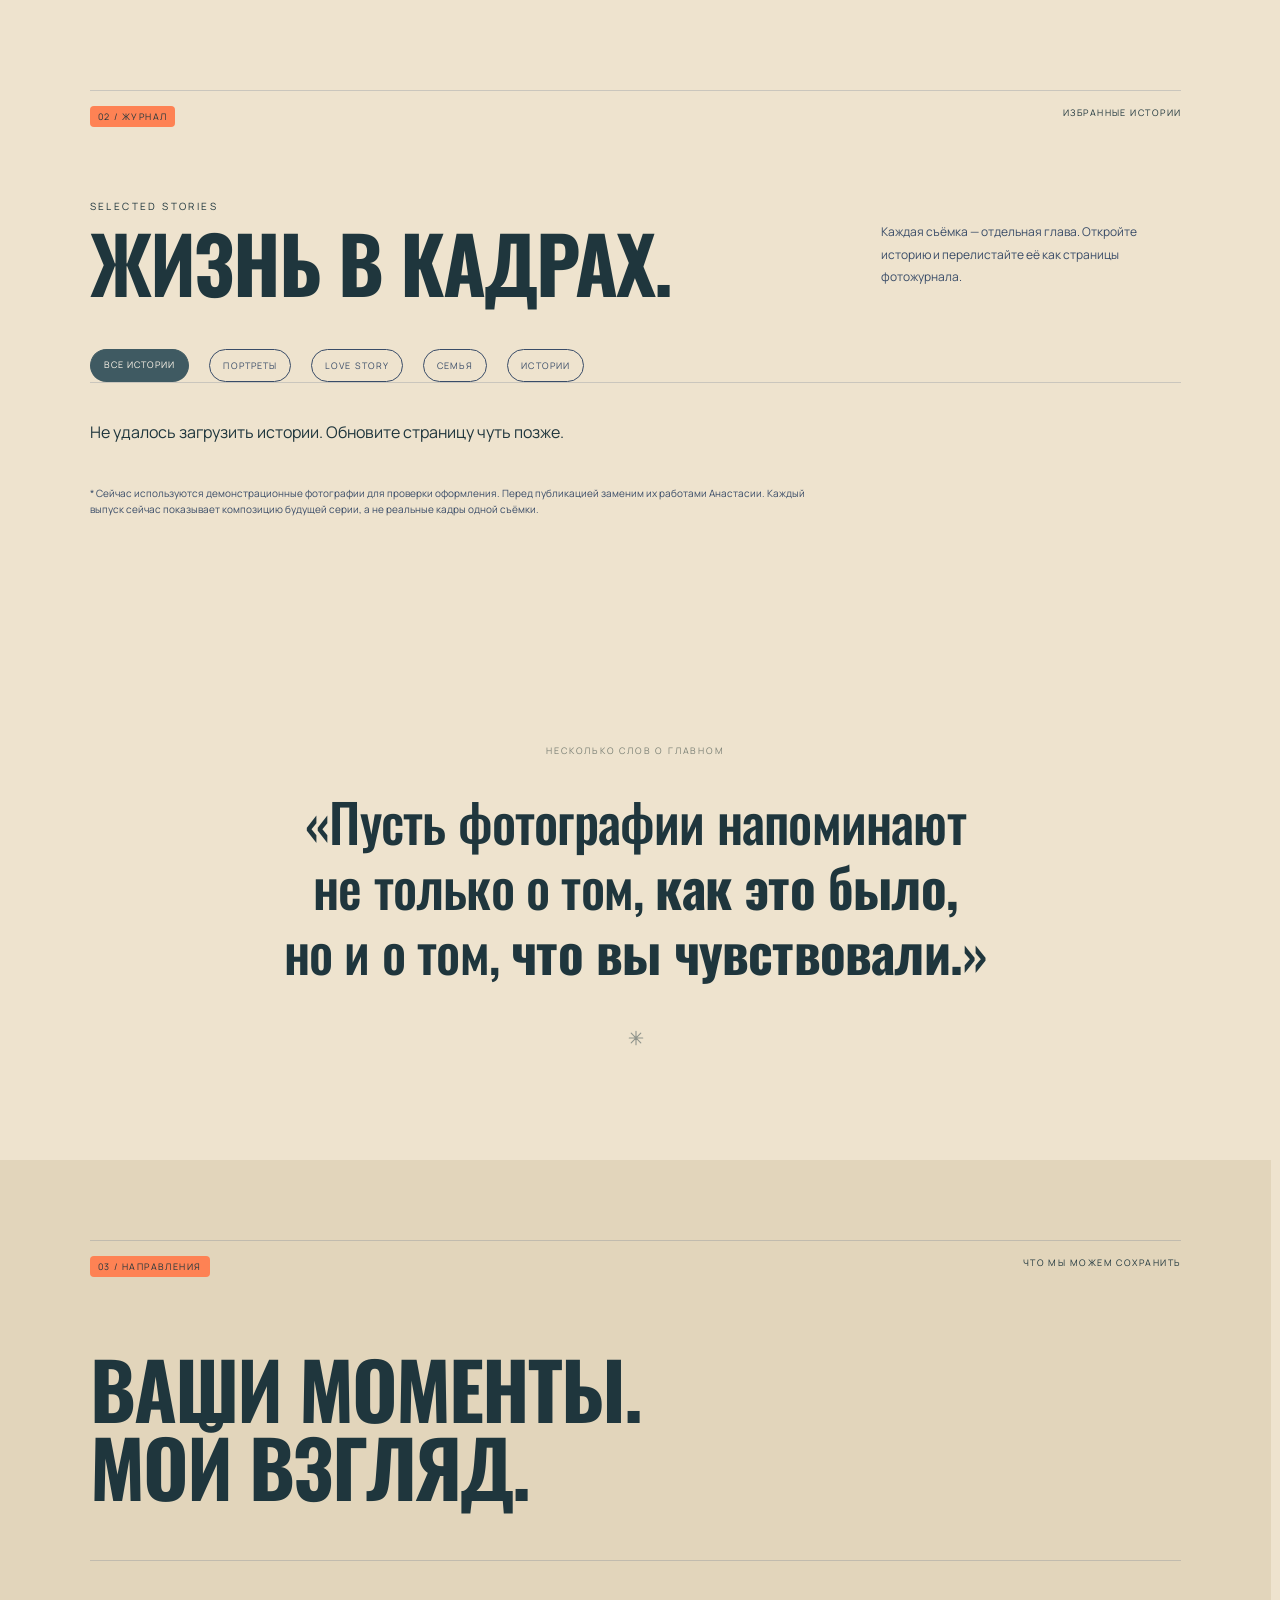
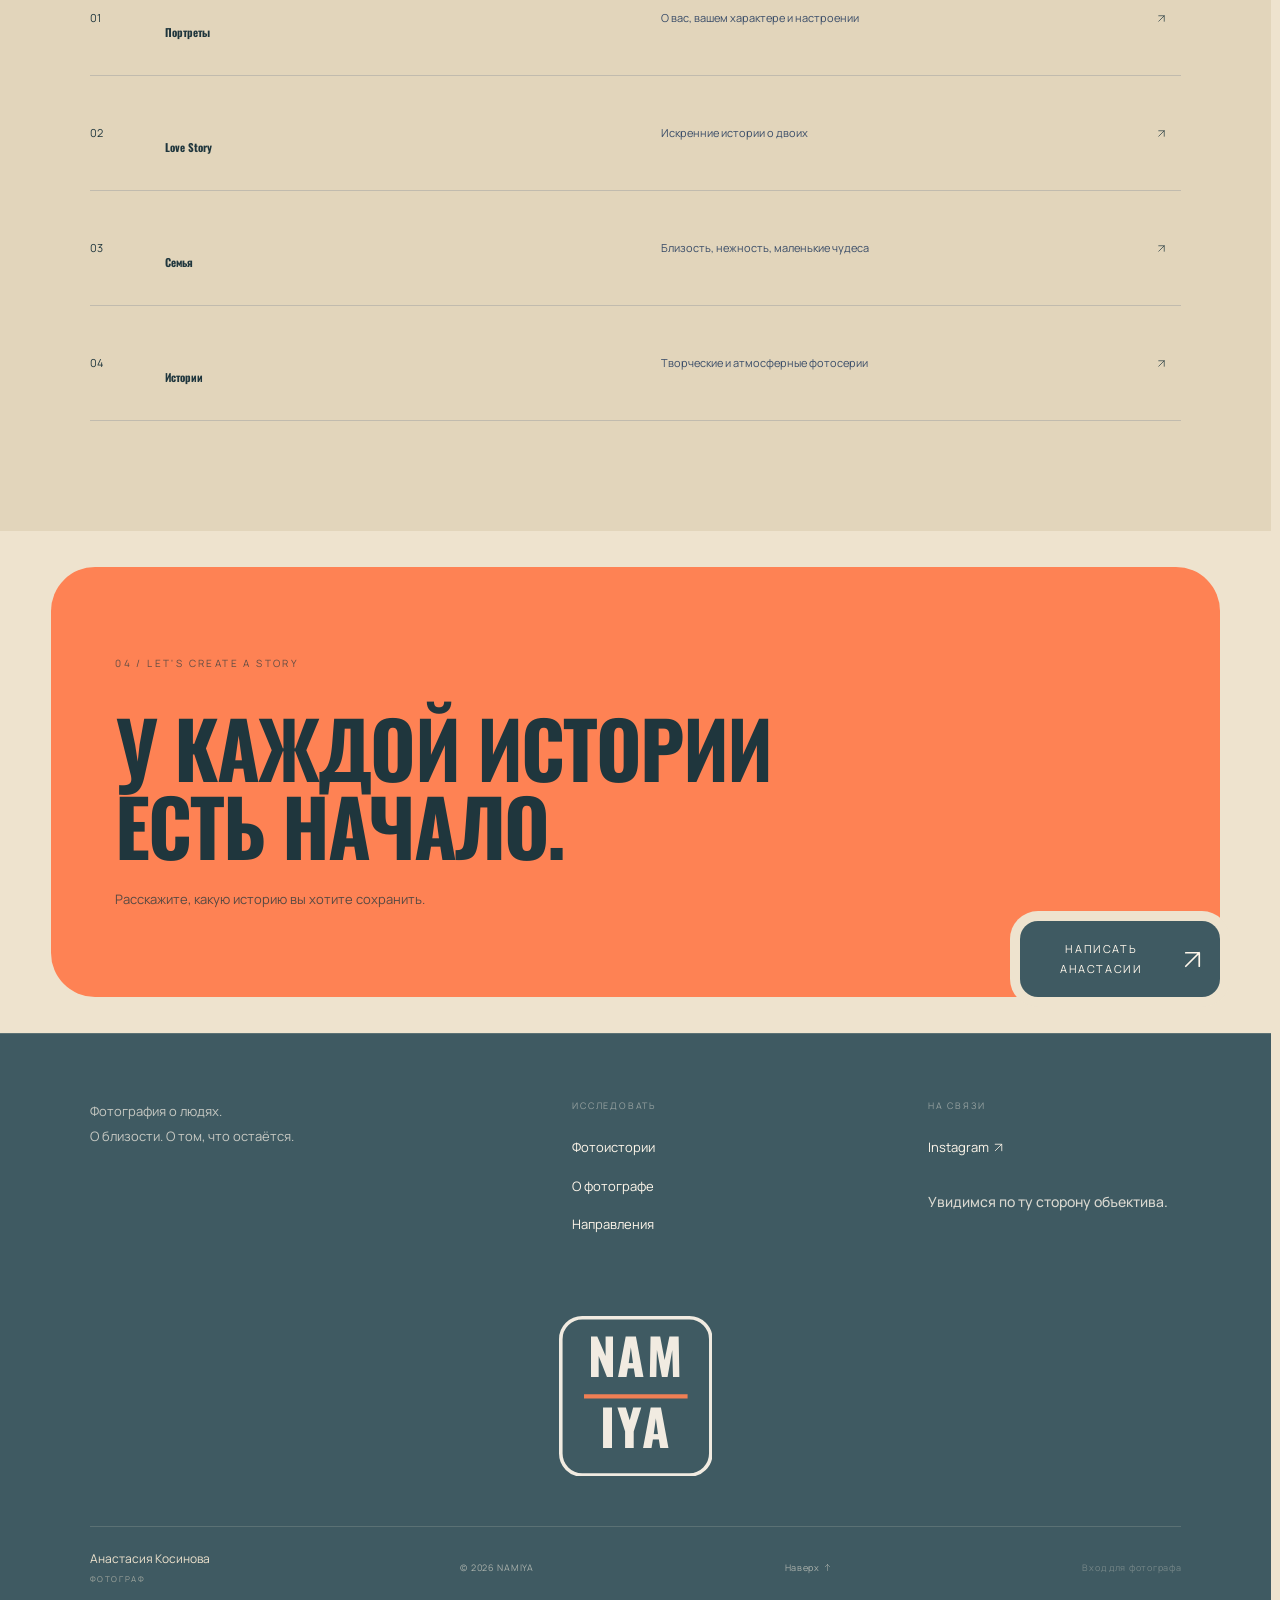
==== commit f37ec390: "Unify public typography in the peach and steel theme" ====
--- a/index.html
+++ b/index.html
@@ -1,4 +1,4 @@
-<!doctype html><html lang="ru"><head><meta charset="UTF-8"><meta name="viewport" content="width=device-width,initial-scale=1"><meta name="theme-color" content="#242e30"><meta name="description" content="NAMIYA — авторская фотография Анастасии Косиновой. Портреты, истории любви, семейные и творческие фотосессии."><title>NAMIYA — Anastasia Kosinova Photography</title><link rel="preconnect" href="https://fonts.googleapis.com"><link rel="preconnect" href="https://fonts.gstatic.com" crossorigin><link href="https://fonts.googleapis.com/css2?family=Cormorant+Garamond:ital,wght@0,400;0,500;0,600;1,400;1,500&family=Manrope:wght@300;400;500;600;700;800&display=swap" rel="stylesheet"><link rel="stylesheet" href="style.css?v=direction-links-1"><link rel="stylesheet" href="ui.css?v=center-add-1"><link rel="stylesheet" href="aesthetic.css?v=compact-stamp-1"><link rel="stylesheet" href="covers.css?v=magazine-1"><script>
+<!doctype html><html lang="ru"><head><meta charset="UTF-8"><meta name="viewport" content="width=device-width,initial-scale=1"><meta name="theme-color" content="#242e30"><meta name="description" content="NAMIYA — авторская фотография Анастасии Косиновой. Портреты, истории любви, семейные и творческие фотосессии."><title>NAMIYA — Anastasia Kosinova Photography</title><link rel="preconnect" href="https://fonts.googleapis.com"><link rel="preconnect" href="https://fonts.gstatic.com" crossorigin><link href="https://fonts.googleapis.com/css2?family=Cormorant+Garamond:ital,wght@0,400;0,500;0,600;1,400;1,500&family=Manrope:wght@300;400;500;600;700;800&display=swap" rel="stylesheet"><link rel="stylesheet" href="style.css?v=direction-links-1"><link rel="stylesheet" href="ui.css?v=center-add-1"><link rel="stylesheet" href="aesthetic.css?v=type-system-1"><link rel="stylesheet" href="covers.css?v=magazine-1"><script>
   const navigation = performance.getEntriesByType('navigation')[0];
   if (navigation?.type === 'reload' && location.hash === '#top') {
     const previousScrollRestoration = history.scrollRestoration;
@@ -22,7 +22,7 @@
   headingFont.rel = 'stylesheet';
   headingFont.href = showBlueOrangePreview
     ? 'https://fonts.googleapis.com/css2?family=Golos+Text:wght@700;900&display=swap'
-    : 'https://fonts.googleapis.com/css2?family=Oswald:wght@700&display=swap';
+    : 'https://fonts.googleapis.com/css2?family=Oswald:wght@500;700&display=swap';
   document.head.append(headingFont);
 </script></head><body>
 <header class="topbar" id="top"><a class="wordmark" href="#top" aria-label="NAMIYA — на главную"><svg class="namiya-mark" viewBox="0 0 254 46" width="254" height="46" aria-hidden="true" focusable="false">
--- a/aesthetic.css
+++ b/aesthetic.css
@@ -177,6 +177,23 @@
   text-transform:uppercase;
 }
 .preview-peach-steel :is(.hero h1,.intro h2,.journal h2,.directions h2,.contact h2) em{font-weight:inherit}
+.preview-peach-steel :is(main,.reader) :is(h1,h2,h3){font-family:var(--preview-type);font-weight:700}
+.preview-peach-steel .quote p,
+.preview-peach-steel .reader #reader-quote,
+.preview-peach-steel .reader .editorial-note p,
+.preview-peach-steel .reader .reader-end>span{
+  font-family:var(--preview-type);
+  font-weight:500;
+  font-style:normal;
+  letter-spacing:-.015em;
+  line-height:1.22;
+}
+.preview-peach-steel .quote p{font-size:clamp(27px,4.15vw,56px)}
+.preview-peach-steel .quote em,.preview-peach-steel .reader .editorial-note em{
+  font-style:normal;
+  font-weight:700;
+}
+.preview-peach-steel .footer-note{font:500 14px/1.55 Manrope,Arial,sans-serif;opacity:.8}
 .preview-peach-steel .hero .button{border-radius:12px}
 .preview-peach-steel .hero .button:hover{background:#ffa383}
 .preview-peach-steel .journal .filter{border-radius:999px;border:1px solid currentColor;padding:8px 13px}
